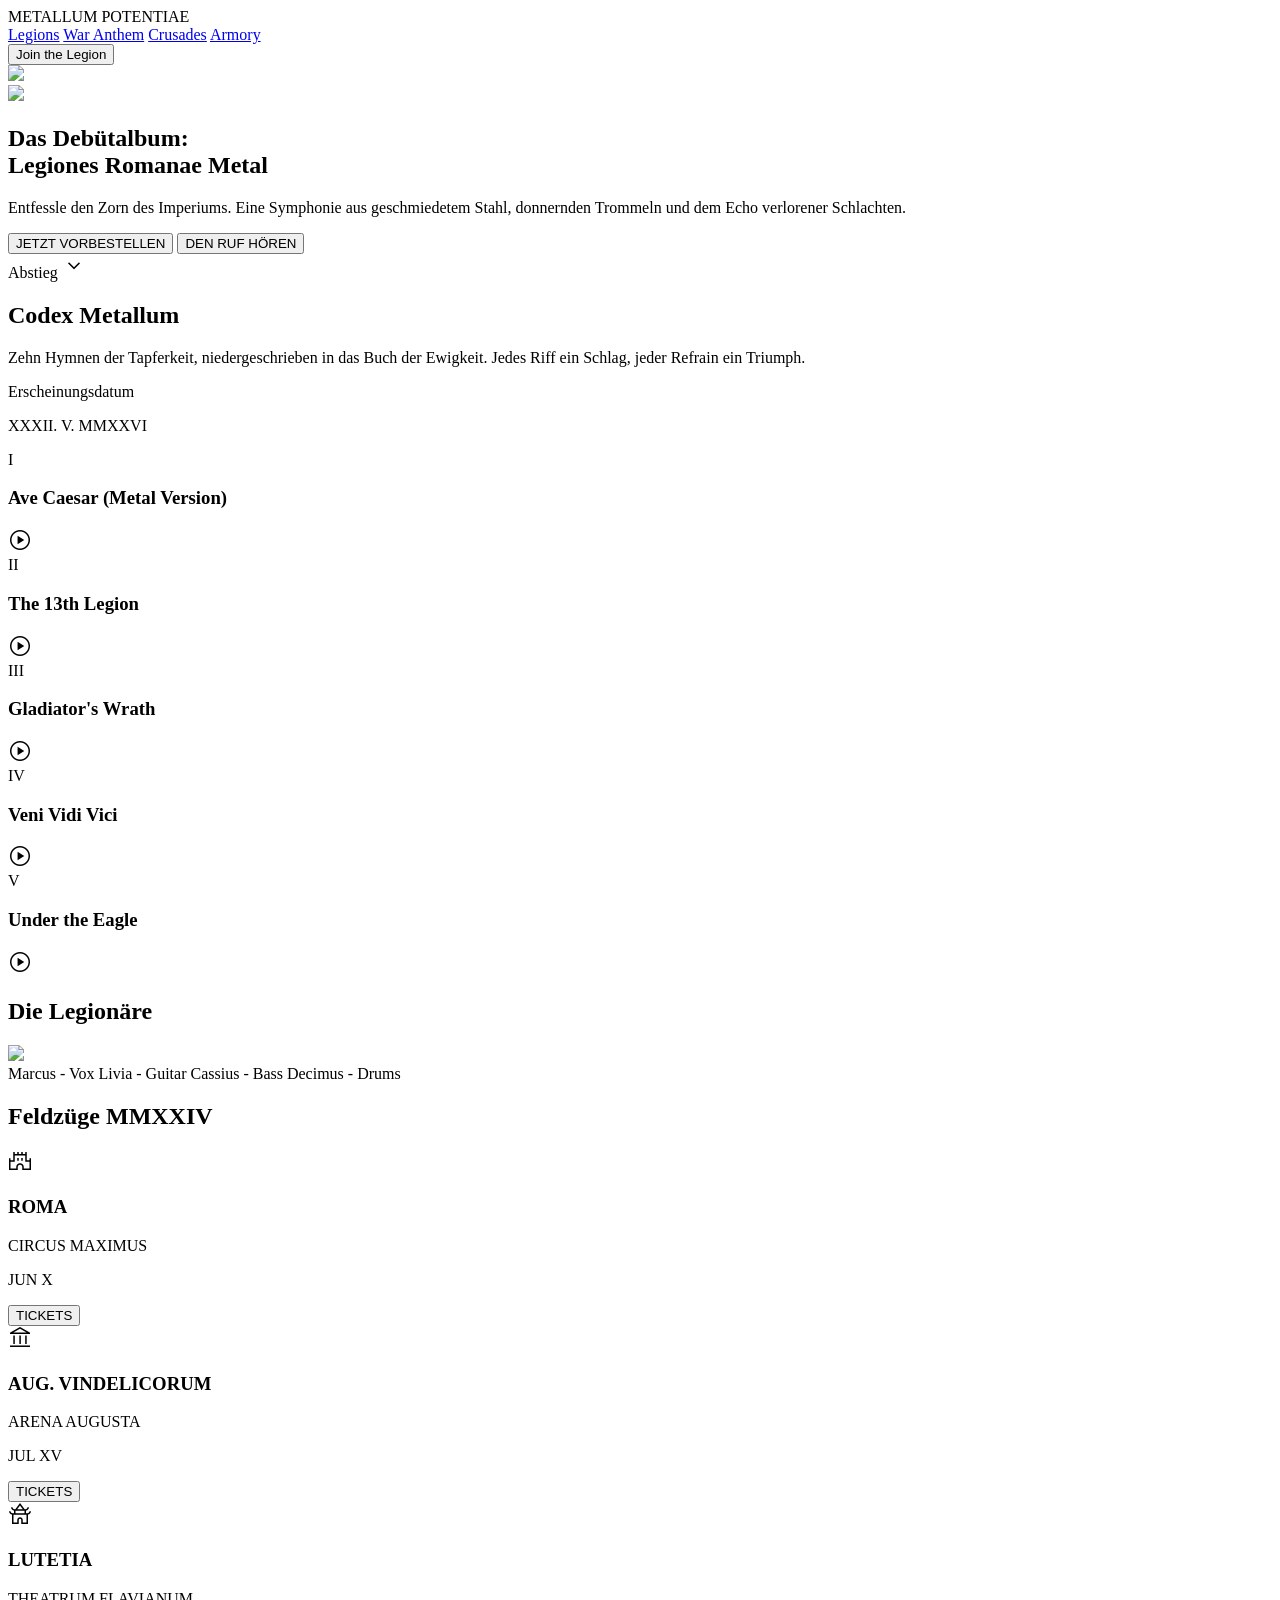
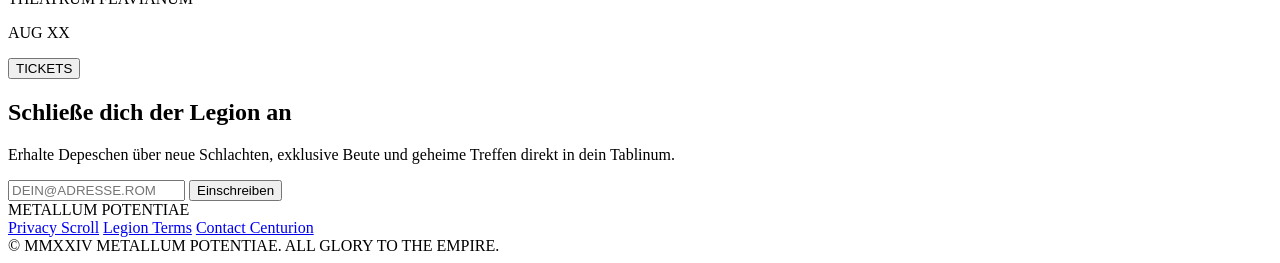
==== index.html @ 119d09b7 "feat: enhance landing page with detailed content and improved styling" ====
<!DOCTYPE html>
<html class="dark" lang="de">

<head>
    <meta charset="utf-8">
    <meta content="width=device-width, initial-scale=1.0" name="viewport">
    <title>METALLUM POTENTIAE - Legiones Romanae Metal</title>
    <script src="https://cdn.tailwindcss.com?plugins=forms,container-queries"></script>
    <link
        href="https://fonts.googleapis.com/css2?family=Cinzel:wght@400;700;900&amp;family=Space+Grotesk:wght@300;600&amp;family=Work+Sans:wght@400;700&amp;display=swap"
        rel="stylesheet">
    <link
        href="https://fonts.googleapis.com/css2?family=Material+Symbols+Outlined:wght,FILL@100..700,0..1&amp;display=swap"
        rel="stylesheet">
    <link
        href="https://fonts.googleapis.com/css2?family=Material+Symbols+Outlined:wght,FILL@100..700,0..1&amp;display=swap"
        rel="stylesheet">
    <style>
        .material-symbols-outlined {
            font-variation-settings: "FILL" 0, "wght" 400, "GRAD" 0, "opsz" 48
        }

        .stone-texture {
            background-image: linear-gradient(to bottom, rgba(19, 19, 20, 0.9), rgba(19, 19, 20, 0.8)), url(https://lh3.googleusercontent.com/aida-public/[base64]);
            background-blend-mode: multiply
        }

        .glint-effect:hover {
            background: linear-gradient(45deg, #e9c176 25%, #ffdea5 50%, #e9c176 75%);
            background-size: 200% 200%;
            animation: glint 1s linear infinite
        }

        @keyframes glint {
            0% {
                background-position: 200% 0;
            }

            100% {
                background-position: -200% 0;
            }
        }

        .roman-border {
            border-image: linear-gradient(to right, #604403, #e9c176, #604403) 1
        }
    </style>
    <script id="tailwind-config">
        tailwind.config = {
            darkMode: "class",
            theme: {
                extend: {
                    "colors": {
                        "on-secondary": "#412d00",
                        "surface-container": "#1f1f20",
                        "on-surface": "#e5e2e3",
                        "on-error": "#690005",
                        "secondary": "#e9c176",
                        "on-background": "#e5e2e3",
                        "surface-bright": "#39393a",
                        "tertiary-fixed": "#f9dfb3",
                        "error-container": "#93000a",
                        "on-tertiary-fixed-variant": "#554424",
                        "on-secondary-fixed": "#261900",
                        "surface-tint": "#ffb4a8",
                        "on-tertiary-container": "#c3ac83",
                        "on-secondary-container": "#dab36a",
                        "secondary-fixed-dim": "#e9c176",
                        "secondary-fixed": "#ffdea5",
                        "inverse-primary": "#b52619",
                        "primary": "#ffb4a8",
                        "surface-variant": "#353436",
                        "tertiary": "#dcc399",
                        "tertiary-container": "#504020",
                        "surface-container-lowest": "#0e0e0f",
                        "surface-container-low": "#1b1b1c",
                        "on-tertiary-fixed": "#261901",
                        "secondary-container": "#604403",
                        "primary-container": "#8b0000",
                        "error": "#ffb4ab",
                        "outline": "#aa8984",
                        "on-surface-variant": "#e3beb8",
                        "background": "#131314",
                        "on-primary-fixed-variant": "#920703",
                        "primary-fixed-dim": "#ffb4a8",
                        "on-tertiary": "#3d2e10",
                        "surface-container-highest": "#353436",
                        "tertiary-fixed-dim": "#dcc399",
                        "surface-dim": "#131314",
                        "surface": "#131314",
                        "on-error-container": "#ffdad6",
                        "on-secondary-fixed-variant": "#5d4201",
                        "outline-variant": "#5a403c",
                        "on-primary": "#690000",
                        "surface-container-high": "#2a2a2b",
                        "on-primary-fixed": "#410000",
                        "primary-fixed": "#ffdad4",
                        "on-primary-container": "#ff907f",
                        "inverse-on-surface": "#303031",
                        "inverse-surface": "#e5e2e3"
                    },
                    "borderRadius": {
                        "DEFAULT": "0.25rem",
                        "lg": "0.5rem",
                        "xl": "0.75rem",
                        "full": "9999px"
                    },
                    "spacing": {
                        "gutter": "24px",
                        "margin-desktop": "64px",
                        "section-gap": "128px",
                        "unit": "8px",
                        "margin-mobile": "16px"
                    },
                    "fontFamily": {
                        "headline-xl": ["Cinzel"],
                        "headline-lg-mobile": ["Cinzel"],
                        "headline-lg": ["Cinzel"],
                        "body-md": ["Work Sans"],
                        "label-sm": ["Space Grotesk"],
                        "display-lg": ["Cinzel"]
                    },
                    "fontSize": {
                        "headline-xl": ["48px", { "lineHeight": "56px", "letterSpacing": "0.1em", "fontWeight": "700" }],
                        "headline-lg-mobile": ["24px", { "lineHeight": "32px", "fontWeight": "700" }],
                        "headline-lg": ["32px", { "lineHeight": "40px", "fontWeight": "700" }],
                        "body-md": ["18px", { "lineHeight": "28px", "fontWeight": "400" }],
                        "label-sm": ["12px", { "lineHeight": "16px", "fontWeight": "600" }],
                        "display-lg": ["72px", { "lineHeight": "80px", "letterSpacing": "0.05em", "fontWeight": "900" }]
                    }
                },
            },
        }
    </script>
</head>

<body class="bg-background text-on-surface selection:bg-primary-container selection:text-white overflow-x-hidden">
    <!-- TopAppBar -->
    <header
        class="fixed top-0 z-50 w-full bg-surface-container dark:bg-surface-container-high shadow-heavy border-b-2 border-outline-variant">
        <div class="flex justify-between items-center w-full px-margin-desktop py-4 max-w-full mx-auto">
            <div
                class="font-headline-lg text-headline-lg font-bold text-secondary dark:text-secondary-fixed tracking-widest uppercase">
                METALLUM POTENTIAE
            </div>
            <nav class="hidden md:flex items-center gap-8">
                <a class="font-label-sm text-label-sm text-on-surface-variant hover:text-primary transition-colors duration-300"
                    href="#legions">Legions</a>
                <a class="font-label-sm text-label-sm text-primary border-b-2 border-primary" href="#anthem">War
                    Anthem</a>
                <a class="font-label-sm text-label-sm text-on-surface-variant hover:text-primary transition-colors duration-300"
                    href="#crusades">Crusades</a>
                <a class="font-label-sm text-label-sm text-on-surface-variant hover:text-primary transition-colors duration-300"
                    href="#armory">Armory</a>
            </nav>
            <button
                class="bg-secondary text-on-secondary px-6 py-2 font-label-sm text-label-sm font-bold tracking-widest glint-effect transition-transform duration-200 hover:scale-105 active:scale-95">
                Join the Legion
            </button>
        </div>
    </header>
    <main>
        <!-- Hero Section -->
        <section class="relative min-h-screen flex items-center justify-center overflow-hidden pt-16" id="anthem">
            <div class="absolute inset-0 z-0">
                <div class="absolute inset-0 bg-gradient-to-t from-background via-transparent to-background/80 z-10">
                </div>
                <img class="w-full h-full object-cover grayscale-[0.3] brightness-50"
                    data-alt="A cinematic, epic scene of a Roman metal band performing in front of the Colosseum at sunset. The atmosphere is heavy with smoke and embers, with Legion banners flanking the stage. The lighting is dramatic, casting deep shadows and golden highlights on their chiseled armor."
                    src="https://lh3.googleusercontent.com/aida-public/[base64]">
            </div>
            <div class="relative z-20 text-center px-margin-mobile md:px-margin-desktop max-w-5xl mx-auto">
                <div class="mb-8 flex justify-center">
                    <img class="h-48 md:h-64 object-contain filter drop-shadow-[0_0_25px_rgba(233,193,118,0.5)]"
                        data-alt="Intricately designed metal band logo featuring Roman iconography like an eagle, gladius, and laurel wreaths, forged in chiseled gold and ancient iron."
                        src="https://lh3.googleusercontent.com/aida-public/[base64]">
                </div>
                <h1
                    class="font-headline-xl text-headline-xl md:text-display-lg font-black text-on-surface mb-6 drop-shadow-lg uppercase tracking-tighter">
                    Das Debütalbum:<br>
                    <span class="text-secondary">Legiones Romanae Metal</span>
                </h1>
                <p class="font-body-md text-body-md text-on-surface-variant max-w-2xl mx-auto mb-10 text-balance">
                    Entfessle den Zorn des Imperiums. Eine Symphonie aus geschmiedetem Stahl, donnernden Trommeln und
                    dem Echo verlorener Schlachten.
                </p>
                <div class="flex flex-col sm:flex-row gap-4 justify-center">
                    <button
                        class="bg-primary-container text-on-primary-container px-10 py-4 font-headline-lg text-headline-lg-mobile md:text-headline-lg glint-effect border-b-4 border-on-primary-fixed-variant hover:-translate-y-1 transition-all">
                        JETZT VORBESTELLEN
                    </button>
                    <button
                        class="bg-transparent border-2 border-secondary text-secondary px-10 py-4 font-headline-lg text-headline-lg-mobile md:text-headline-lg hover:bg-secondary/10 transition-all">
                        DEN RUF HÖREN
                    </button>
                </div>
            </div>
            <!-- Scroll Indicator -->
            <div class="absolute bottom-10 left-1/2 -translate-x-1/2 animate-bounce flex flex-col items-center gap-2">
                <span class="font-label-sm text-label-sm text-secondary uppercase tracking-widest">Abstieg</span>
                <span class="material-symbols-outlined text-secondary">expand_more</span>
            </div>
        </section>
        <!-- Tracklist Section -->
        <section class="py-section-gap relative" id="armory">
            <div class="absolute inset-0 stone-texture opacity-30 z-0"></div>
            <div class="container mx-auto px-margin-mobile md:px-margin-desktop relative z-10">
                <div class="flex flex-col md:flex-row items-center gap-12">
                    <div class="w-full md:w-1/3">
                        <div class="sticky top-32">
                            <h2
                                class="font-headline-xl text-headline-xl text-secondary mb-6 border-l-8 border-primary-container pl-6">
                                Codex Metallum
                            </h2>
                            <p class="font-body-md text-body-md text-on-surface-variant mb-8">
                                Zehn Hymnen der Tapferkeit, niedergeschrieben in das Buch der Ewigkeit. Jedes Riff ein
                                Schlag, jeder Refrain ein Triumph.
                            </p>
                            <div
                                class="p-6 bg-surface-container-high border-2 border-outline-variant shadow-heavy rounded-lg">
                                <span
                                    class="font-label-sm text-label-sm text-primary uppercase">Erscheinungsdatum</span>
                                <p class="font-headline-lg text-headline-lg text-on-surface mt-2">XXXII. V. MMXXVI</p>
                            </div>
                        </div>
                    </div>
                    <div class="w-full md:w-2/3">
                        <div class="grid gap-4">
                            <!-- Track Item -->
                            <div
                                class="group flex items-center justify-between p-6 bg-surface-container-low border-b-2 border-outline-variant hover:bg-primary-container transition-all cursor-pointer">
                                <div class="flex items-center gap-6">
                                    <span
                                        class="font-headline-lg text-headline-lg text-outline-variant group-hover:text-primary">I</span>
                                    <h3
                                        class="font-headline-lg text-headline-lg text-on-surface group-hover:text-white">
                                        Ave Caesar (Metal Version)</h3>
                                </div>
                                <span class="material-symbols-outlined text-secondary group-hover:text-white"
                                    data-weight="fill">play_circle</span>
                            </div>
                            <div
                                class="group flex items-center justify-between p-6 bg-surface-container-low border-b-2 border-outline-variant hover:bg-primary-container transition-all cursor-pointer">
                                <div class="flex items-center gap-6">
                                    <span
                                        class="font-headline-lg text-headline-lg text-outline-variant group-hover:text-primary">II</span>
                                    <h3
                                        class="font-headline-lg text-headline-lg text-on-surface group-hover:text-white">
                                        The 13th Legion</h3>
                                </div>
                                <span class="material-symbols-outlined text-secondary group-hover:text-white"
                                    data-weight="fill">play_circle</span>
                            </div>
                            <div
                                class="group flex items-center justify-between p-6 bg-surface-container-low border-b-2 border-outline-variant hover:bg-primary-container transition-all cursor-pointer">
                                <div class="flex items-center gap-6">
                                    <span
                                        class="font-headline-lg text-headline-lg text-outline-variant group-hover:text-primary">III</span>
                                    <h3
                                        class="font-headline-lg text-headline-lg text-on-surface group-hover:text-white">
                                        Gladiator's Wrath</h3>
                                </div>
                                <span class="material-symbols-outlined text-secondary group-hover:text-white"
                                    data-weight="fill">play_circle</span>
                            </div>
                            <div
                                class="group flex items-center justify-between p-6 bg-surface-container-low border-b-2 border-outline-variant hover:bg-primary-container transition-all cursor-pointer">
                                <div class="flex items-center gap-6">
                                    <span
                                        class="font-headline-lg text-headline-lg text-outline-variant group-hover:text-primary">IV</span>
                                    <h3
                                        class="font-headline-lg text-headline-lg text-on-surface group-hover:text-white">
                                        Veni Vidi Vici</h3>
                                </div>
                                <span class="material-symbols-outlined text-secondary group-hover:text-white"
                                    data-weight="fill">play_circle</span>
                            </div>
                            <div
                                class="group flex items-center justify-between p-6 bg-surface-container-low border-b-2 border-outline-variant hover:bg-primary-container transition-all cursor-pointer">
                                <div class="flex items-center gap-6">
                                    <span
                                        class="font-headline-lg text-headline-lg text-outline-variant group-hover:text-primary">V</span>
                                    <h3
                                        class="font-headline-lg text-headline-lg text-on-surface group-hover:text-white">
                                        Under the Eagle</h3>
                                </div>
                                <span class="material-symbols-outlined text-secondary group-hover:text-white"
                                    data-weight="fill">play_circle</span>
                            </div>
                        </div>
                    </div>
                </div>
            </div>
        </section>
        <!-- Band Section -->
        <section class="py-section-gap bg-surface-container-lowest" id="legions">
            <div class="container mx-auto px-margin-mobile md:px-margin-desktop">
                <div class="text-center mb-16">
                    <h2 class="font-headline-xl text-headline-xl text-on-surface mb-4">Die Legionäre</h2>
                    <div class="w-24 h-1 bg-primary mx-auto mb-8"></div>
                </div>
                <div class="relative group overflow-hidden border-4 border-outline-variant shadow-heavy rounded-none">
                    <img class="w-full aspect-video object-cover hover:scale-110 transition-transform duration-700"
                        data-alt="Full band portrait of Metallum Potentiae in high-detail battle armor. Each member holds a different instrument forged from ancient weaponry—drums made of war shields, guitars shaped like scimitars. The backdrop is a burning Roman outpost under a stormy, crimson sky. High-contrast theatrical lighting."
                        src="https://lh3.googleusercontent.com/aida-public/[base64]">
                    <div class="absolute bottom-0 inset-x-0 p-8 bg-gradient-to-t from-background to-transparent">
                        <div class="flex flex-wrap gap-4 justify-center">
                            <span
                                class="bg-surface-container px-6 py-2 border border-secondary text-secondary font-headline-lg text-headline-lg-mobile">Marcus
                                - Vox</span>
                            <span
                                class="bg-surface-container px-6 py-2 border border-secondary text-secondary font-headline-lg text-headline-lg-mobile">Livia
                                - Guitar</span>
                            <span
                                class="bg-surface-container px-6 py-2 border border-secondary text-secondary font-headline-lg text-headline-lg-mobile">Cassius
                                - Bass</span>
                            <span
                                class="bg-surface-container px-6 py-2 border border-secondary text-secondary font-headline-lg text-headline-lg-mobile">Decimus
                                - Drums</span>
                        </div>
                    </div>
                </div>
            </div>
        </section>
        <!-- Tour Section -->
        <section class="py-section-gap relative overflow-hidden" id="crusades">
            <div class="absolute inset-0 bg-primary-container/10 z-0 pointer-events-none"></div>
            <div class="container mx-auto px-margin-mobile md:px-margin-desktop relative z-10">
                <h2
                    class="font-headline-xl text-headline-xl text-on-surface text-center mb-16 uppercase tracking-widest">
                    Feldzüge MMXXIV
                </h2>
                <div class="grid grid-cols-1 md:grid-cols-3 gap-8">
                    <!-- City Card -->
                    <div
                        class="group bg-surface-container-high p-10 text-center border-t-4 border-secondary hover:border-primary transition-all hover:-translate-y-2 shadow-heavy">
                        <span class="material-symbols-outlined text-primary text-5xl mb-4">castle</span>
                        <h3 class="font-headline-lg text-headline-lg text-on-surface mb-2">ROMA</h3>
                        <p class="font-label-sm text-label-sm text-on-surface-variant mb-6">CIRCUS MAXIMUS</p>
                        <p class="font-headline-lg text-headline-lg text-secondary">JUN X</p>
                        <button
                            class="mt-8 w-full py-3 bg-secondary text-on-secondary font-bold hover:bg-primary transition-colors">TICKETS</button>
                    </div>
                    <div
                        class="group bg-surface-container-high p-10 text-center border-t-4 border-secondary hover:border-primary transition-all hover:-translate-y-2 shadow-heavy">
                        <span class="material-symbols-outlined text-primary text-5xl mb-4">account_balance</span>
                        <h3 class="font-headline-lg text-headline-lg text-on-surface mb-2">AUG. VINDELICORUM</h3>
                        <p class="font-label-sm text-label-sm text-on-surface-variant mb-6">ARENA AUGUSTA</p>
                        <p class="font-headline-lg text-headline-lg text-secondary">JUL XV</p>
                        <button
                            class="mt-8 w-full py-3 bg-secondary text-on-secondary font-bold hover:bg-primary transition-colors">TICKETS</button>
                    </div>
                    <div
                        class="group bg-surface-container-high p-10 text-center border-t-4 border-secondary hover:border-primary transition-all hover:-translate-y-2 shadow-heavy">
                        <span class="material-symbols-outlined text-primary text-5xl mb-4">temple_buddhist</span>
                        <h3 class="font-headline-lg text-headline-lg text-on-surface mb-2">LUTETIA</h3>
                        <p class="font-label-sm text-label-sm text-on-surface-variant mb-6">THEATRUM FLAVIANUM</p>
                        <p class="font-headline-lg text-headline-lg text-secondary">AUG XX</p>
                        <button
                            class="mt-8 w-full py-3 bg-secondary text-on-secondary font-bold hover:bg-primary transition-colors">TICKETS</button>
                    </div>
                </div>
            </div>
        </section>
        <!-- Newsletter Section (Custom Add for Depth) -->
        <section class="py-section-gap bg-surface-container-high border-y-2 border-outline-variant">
            <div class="max-w-4xl mx-auto px-margin-mobile text-center">
                <h2 class="font-headline-lg text-headline-lg text-primary mb-4 uppercase">Schließe dich der Legion an
                </h2>
                <p class="font-body-md text-body-md text-on-surface mb-8">Erhalte Depeschen über neue Schlachten,
                    exklusive Beute und geheime Treffen direkt in dein Tablinum.</p>
                <form class="flex flex-col sm:flex-row gap-0 border-2 border-secondary overflow-hidden shadow-heavy">
                    <input
                        class="flex-grow bg-surface border-none px-6 py-4 font-label-sm text-label-sm text-on-surface focus:ring-0"
                        placeholder="DEIN@ADRESSE.ROM" type="email">
                    <button
                        class="bg-secondary text-on-secondary px-8 py-4 font-bold tracking-widest glint-effect hover:bg-primary hover:text-white transition-all uppercase">Einschreiben</button>
                </form>
            </div>
        </section>
    </main>
    <!-- Footer -->
    <footer class="bg-surface-container-lowest dark:bg-surface-container-lowest border-t border-outline-variant">
        <div
            class="flex flex-col md:flex-row justify-between items-center w-full px-margin-desktop py-section-gap max-w-full mx-auto gap-8">
            <div class="font-headline-lg text-headline-lg text-secondary uppercase font-bold tracking-widest">
                METALLUM POTENTIAE
            </div>
            <div class="flex flex-wrap justify-center gap-8 font-label-sm text-label-sm text-on-surface-variant">
                <a class="hover:text-primary transition-colors underline-offset-4 hover:underline uppercase"
                    href="#">Privacy Scroll</a>
                <a class="hover:text-primary transition-colors underline-offset-4 hover:underline uppercase"
                    href="#">Legion Terms</a>
                <a class="hover:text-primary transition-colors underline-offset-4 hover:underline uppercase"
                    href="#">Contact Centurion</a>
            </div>
            <div class="font-body-md text-body-md text-on-surface max-w-xs text-center md:text-right">
                © MMXXIV METALLUM POTENTIAE. ALL GLORY TO THE EMPIRE.
            </div>
        </div>
    </footer>
    <script>
        // Micro-interactions for glinting effect on click
        document.querySelectorAll('button').forEach(btn => {
            btn.addEventListener('mousedown', () => {
                btn.style.transform = 'scale(0.95)';
            });
            btn.addEventListener('mouseup', () => {
                btn.style.transform = 'scale(1)';
            });
        });

        // Smooth scroll for nav links
        document.querySelectorAll('a[href^="#"]').forEach(anchor => {
            anchor.addEventListener('click', function (e) {
                e.preventDefault();
                document.querySelector(this.getAttribute('href')).scrollIntoView({
                    behavior: 'smooth'
                });
            });
        });
    </script>


</body>

</html>
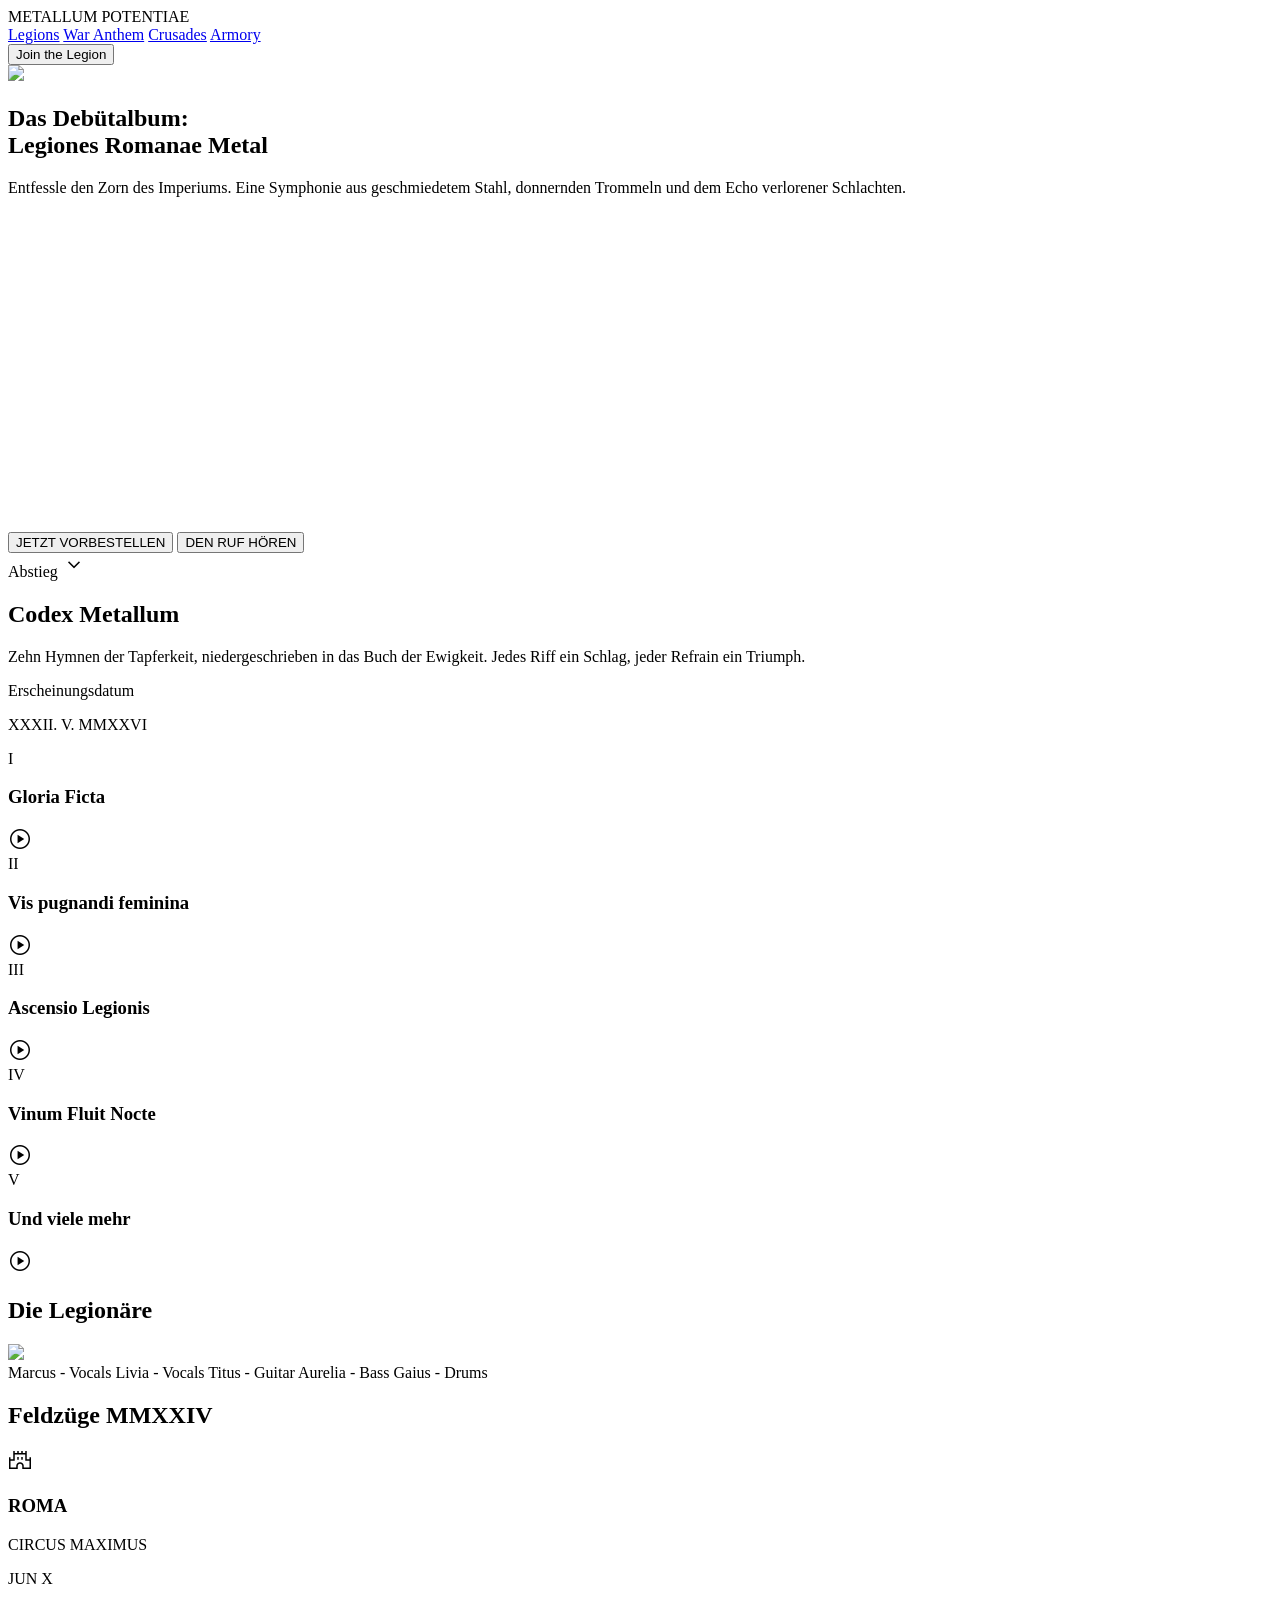
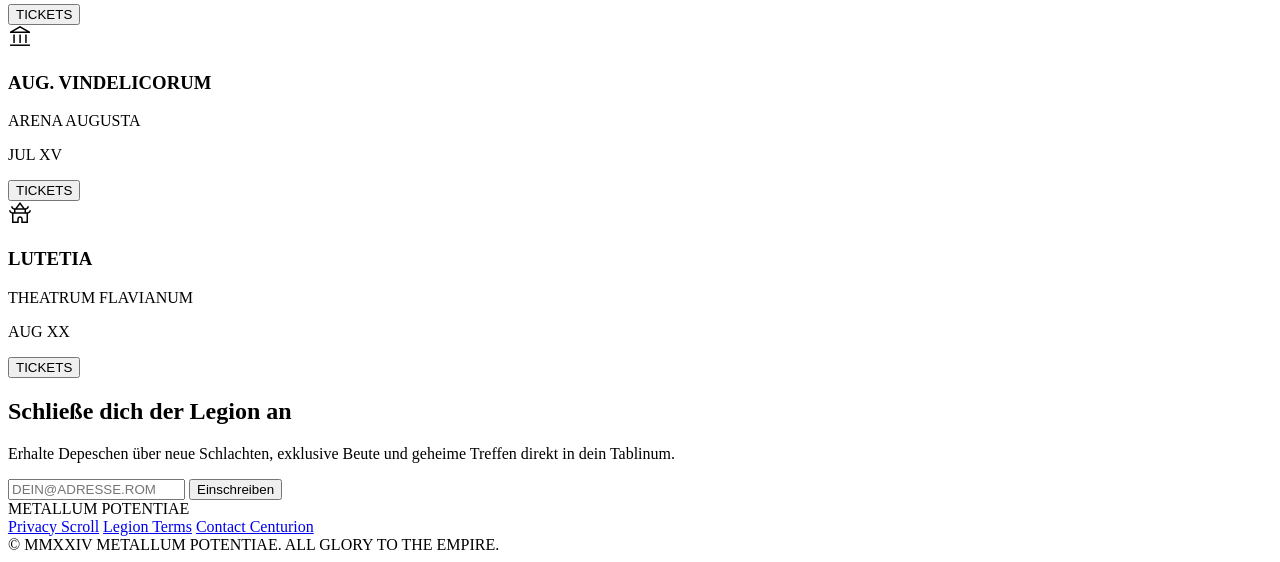
==== commit 4d17e0b3: "feat: update landing page with favicon and video embeds, enhance track links accessibility" ====
--- a/index.html
+++ b/index.html
@@ -4,6 +4,8 @@
 <head>
     <meta charset="utf-8">
     <meta content="width=device-width, initial-scale=1.0" name="viewport">
+    <link href="favicon.png" rel="icon" type="image/png">
+    <link href="favicon.png" rel="shortcut icon" type="image/png">
     <title>METALLUM POTENTIAE - Legiones Romanae Metal</title>
     <script src="https://cdn.tailwindcss.com?plugins=forms,container-queries"></script>
     <link
@@ -170,11 +172,6 @@
                     src="https://lh3.googleusercontent.com/aida-public/[base64]">
             </div>
             <div class="relative z-20 text-center px-margin-mobile md:px-margin-desktop max-w-5xl mx-auto">
-                <div class="mb-8 flex justify-center">
-                    <img class="h-48 md:h-64 object-contain filter drop-shadow-[0_0_25px_rgba(233,193,118,0.5)]"
-                        data-alt="Intricately designed metal band logo featuring Roman iconography like an eagle, gladius, and laurel wreaths, forged in chiseled gold and ancient iron."
-                        src="https://lh3.googleusercontent.com/aida-public/[base64]">
-                </div>
                 <h1
                     class="font-headline-xl text-headline-xl md:text-display-lg font-black text-on-surface mb-6 drop-shadow-lg uppercase tracking-tighter">
                     Das Debütalbum:<br>
@@ -184,6 +181,9 @@
                     Entfessle den Zorn des Imperiums. Eine Symphonie aus geschmiedetem Stahl, donnernden Trommeln und
                     dem Echo verlorener Schlachten.
                 </p>
+                                <div class="mb-8 flex justify-center">
+                    <iframe width="560" height="315" src="https://www.youtube.com/embed/pYyBf0M7d2g?si=Lrr8M0Xt2agB8MGd" title="YouTube video player" frameborder="0" allow="accelerometer; autoplay; clipboard-write; encrypted-media; gyroscope; picture-in-picture; web-share" referrerpolicy="strict-origin-when-cross-origin" allowfullscreen></iframe>
+                </div>
                 <div class="flex flex-col sm:flex-row gap-4 justify-center">
                     <button
                         class="bg-primary-container text-on-primary-container px-10 py-4 font-headline-lg text-headline-lg-mobile md:text-headline-lg glint-effect border-b-4 border-on-primary-fixed-variant hover:-translate-y-1 transition-all">
@@ -228,61 +228,71 @@
                         <div class="grid gap-4">
                             <!-- Track Item -->
                             <div
-                                class="group flex items-center justify-between p-6 bg-surface-container-low border-b-2 border-outline-variant hover:bg-primary-container transition-all cursor-pointer">
+                                class="js-track-link group flex items-center justify-between p-6 bg-surface-container-low border-b-2 border-outline-variant hover:bg-primary-container transition-all cursor-pointer"
+                                role="link" tabindex="0" aria-label="Open track I in a new tab"
+                                data-url="https://youtu.be/TeYqZliRmDw?si=2ASnMboq7I-SV296">
                                 <div class="flex items-center gap-6">
                                     <span
                                         class="font-headline-lg text-headline-lg text-outline-variant group-hover:text-primary">I</span>
                                     <h3
                                         class="font-headline-lg text-headline-lg text-on-surface group-hover:text-white">
-                                        Ave Caesar (Metal Version)</h3>
+                                         Gloria Ficta</h3>
                                 </div>
                                 <span class="material-symbols-outlined text-secondary group-hover:text-white"
                                     data-weight="fill">play_circle</span>
                             </div>
                             <div
-                                class="group flex items-center justify-between p-6 bg-surface-container-low border-b-2 border-outline-variant hover:bg-primary-container transition-all cursor-pointer">
+                                class="js-track-link group flex items-center justify-between p-6 bg-surface-container-low border-b-2 border-outline-variant hover:bg-primary-container transition-all cursor-pointer"
+                                role="link" tabindex="0" aria-label="Open track II in a new tab"
+                                data-url="https://youtu.be/pYyBf0M7d2g?si=ctyZrDbtTpqDPVyx">
                                 <div class="flex items-center gap-6">
                                     <span
                                         class="font-headline-lg text-headline-lg text-outline-variant group-hover:text-primary">II</span>
                                     <h3
                                         class="font-headline-lg text-headline-lg text-on-surface group-hover:text-white">
-                                        The 13th Legion</h3>
+                                        Vis pugnandi feminina</h3>
                                 </div>
                                 <span class="material-symbols-outlined text-secondary group-hover:text-white"
                                     data-weight="fill">play_circle</span>
                             </div>
                             <div
-                                class="group flex items-center justify-between p-6 bg-surface-container-low border-b-2 border-outline-variant hover:bg-primary-container transition-all cursor-pointer">
+                                class="js-track-link group flex items-center justify-between p-6 bg-surface-container-low border-b-2 border-outline-variant hover:bg-primary-container transition-all cursor-pointer"
+                                role="link" tabindex="0" aria-label="Open track III in a new tab"
+                                data-url="https://youtu.be/Lg1Gntm_ySo?si=ILsM24JI_9O6zx0e">
                                 <div class="flex items-center gap-6">
                                     <span
                                         class="font-headline-lg text-headline-lg text-outline-variant group-hover:text-primary">III</span>
                                     <h3
                                         class="font-headline-lg text-headline-lg text-on-surface group-hover:text-white">
-                                        Gladiator's Wrath</h3>
+                                        Ascensio Legionis</h3>
                                 </div>
                                 <span class="material-symbols-outlined text-secondary group-hover:text-white"
                                     data-weight="fill">play_circle</span>
                             </div>
                             <div
-                                class="group flex items-center justify-between p-6 bg-surface-container-low border-b-2 border-outline-variant hover:bg-primary-container transition-all cursor-pointer">
+                                class="js-track-link group flex items-center justify-between p-6 bg-surface-container-low border-b-2 border-outline-variant hover:bg-primary-container transition-all cursor-pointer"
+                                role="link" tabindex="0" aria-label="Open track IV in a new tab"
+                                data-url="https://youtu.be/0mqf-4Alkqw?si=s8fPm9Bym0lOi4rQ">
                                 <div class="flex items-center gap-6">
                                     <span
                                         class="font-headline-lg text-headline-lg text-outline-variant group-hover:text-primary">IV</span>
                                     <h3
                                         class="font-headline-lg text-headline-lg text-on-surface group-hover:text-white">
-                                        Veni Vidi Vici</h3>
+                                        Vinum Fluit Nocte</h3>
                                 </div>
                                 <span class="material-symbols-outlined text-secondary group-hover:text-white"
                                     data-weight="fill">play_circle</span>
                             </div>
                             <div
-                                class="group flex items-center justify-between p-6 bg-surface-container-low border-b-2 border-outline-variant hover:bg-primary-container transition-all cursor-pointer">
+                                class="js-track-link group flex items-center justify-between p-6 bg-surface-container-low border-b-2 border-outline-variant hover:bg-primary-container transition-all cursor-pointer"
+                                role="link" tabindex="0" aria-label="Open track V in a new tab"
+                                data-url="https://youtube.com/playlist?list=PLpRS4ME9G-4eF9d9hykSSunmGNyWBuPGr&si=ZcDy5Hkm-91XZi_K">
                                 <div class="flex items-center gap-6">
                                     <span
                                         class="font-headline-lg text-headline-lg text-outline-variant group-hover:text-primary">V</span>
                                     <h3
                                         class="font-headline-lg text-headline-lg text-on-surface group-hover:text-white">
-                                        Under the Eagle</h3>
+                                       Und viele mehr</h3>
                                 </div>
                                 <span class="material-symbols-outlined text-secondary group-hover:text-white"
                                     data-weight="fill">play_circle</span>
@@ -307,15 +317,18 @@
                         <div class="flex flex-wrap gap-4 justify-center">
                             <span
                                 class="bg-surface-container px-6 py-2 border border-secondary text-secondary font-headline-lg text-headline-lg-mobile">Marcus
-                                - Vox</span>
+                                - Vocals</span>
                             <span
                                 class="bg-surface-container px-6 py-2 border border-secondary text-secondary font-headline-lg text-headline-lg-mobile">Livia
+                                - Vocals</span>
+                            <span
+                                class="bg-surface-container px-6 py-2 border border-secondary text-secondary font-headline-lg text-headline-lg-mobile">Titus
                                 - Guitar</span>
-                            <span
-                                class="bg-surface-container px-6 py-2 border border-secondary text-secondary font-headline-lg text-headline-lg-mobile">Cassius
+                                                            <span
+                                class="bg-surface-container px-6 py-2 border border-secondary text-secondary font-headline-lg text-headline-lg-mobile">Aurelia
                                 - Bass</span>
                             <span
-                                class="bg-surface-container px-6 py-2 border border-secondary text-secondary font-headline-lg text-headline-lg-mobile">Decimus
+                                class="bg-surface-container px-6 py-2 border border-secondary text-secondary font-headline-lg text-headline-lg-mobile">Gaius
                                 - Drums</span>
                         </div>
                     </div>
@@ -419,6 +432,27 @@
                 });
             });
         });
+
+        // Open track rows in a new tab.
+        document.querySelectorAll('.js-track-link').forEach(track => {
+            const openTrackUrl = () => {
+                const url = track.getAttribute('data-url');
+                if (!url) {
+                    return;
+                }
+                window.open(url, '_blank', 'noopener,noreferrer');
+            };
+
+            track.addEventListener('click', () => {
+                openTrackUrl();
+            });
+            track.addEventListener('keydown', (e) => {
+                if (e.key === 'Enter' || e.key === ' ') {
+                    e.preventDefault();
+                    openTrackUrl();
+                }
+            });
+        });
     </script>
 
 
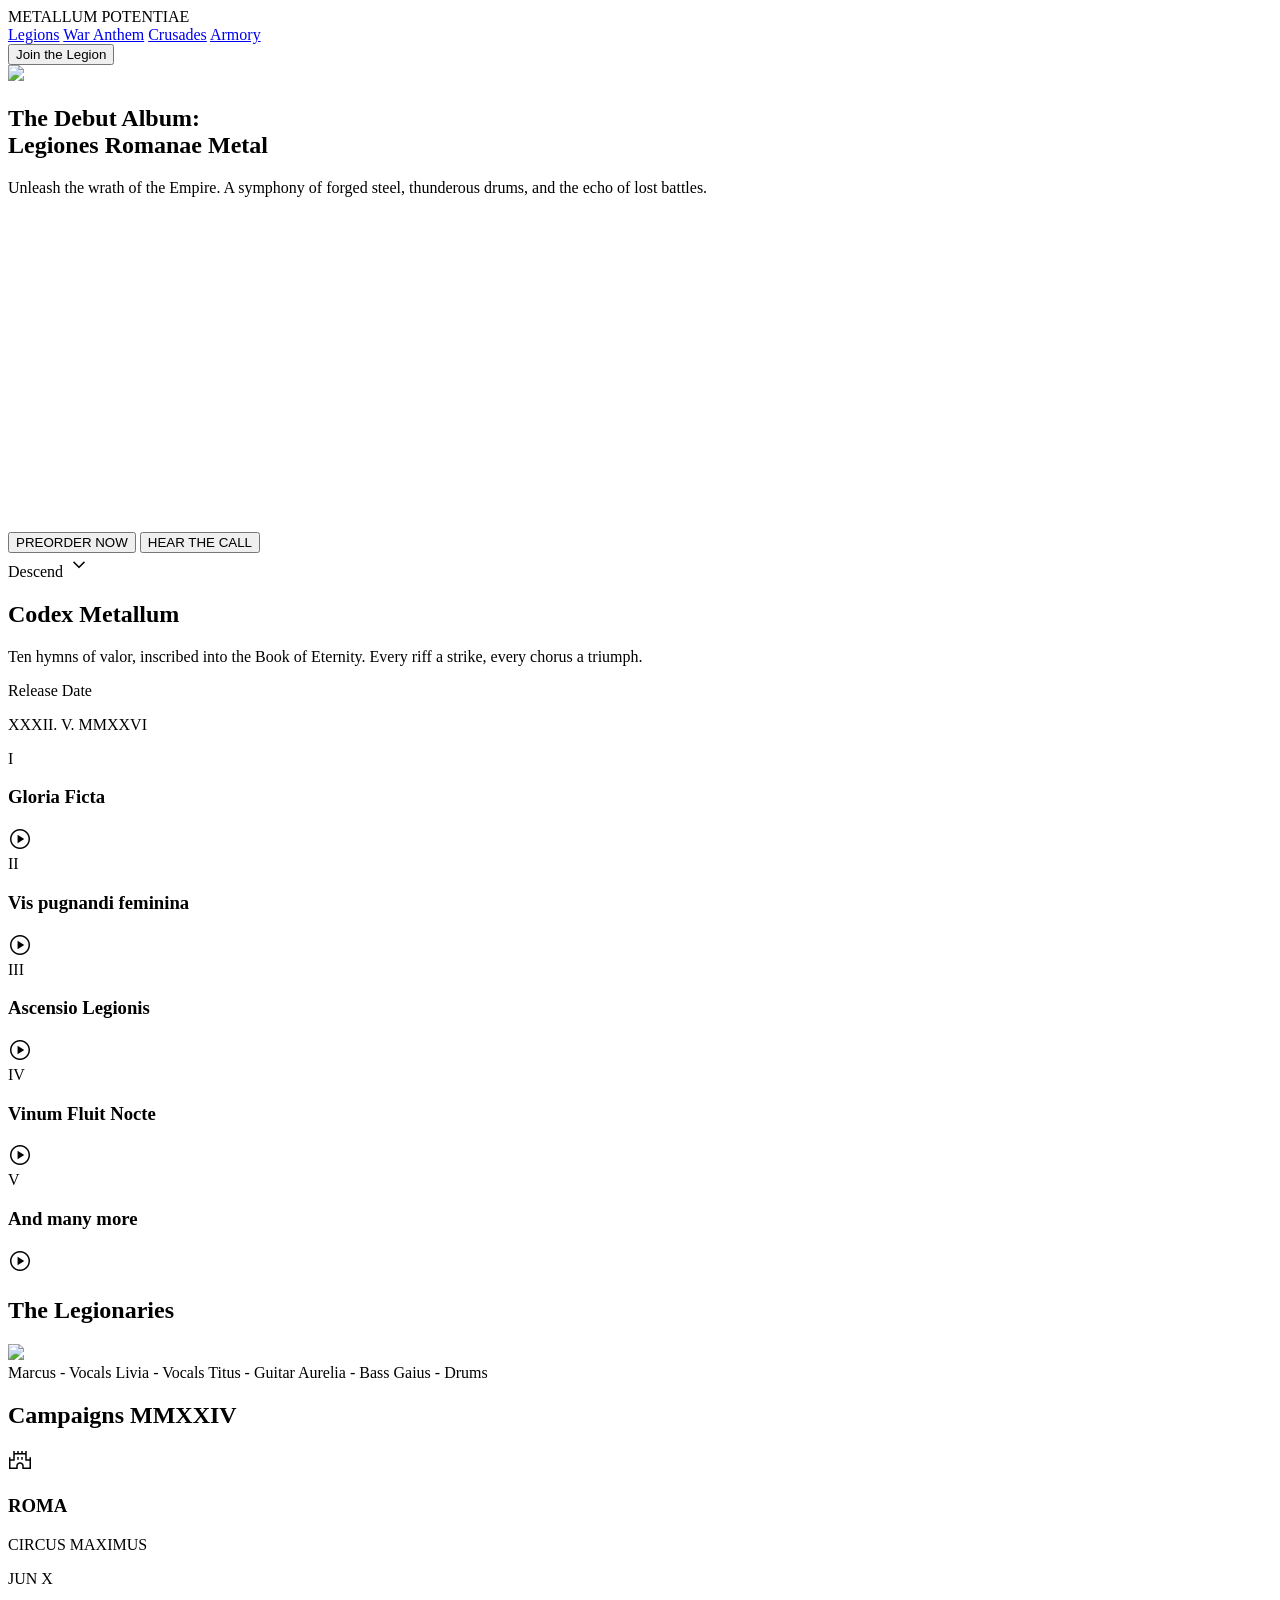
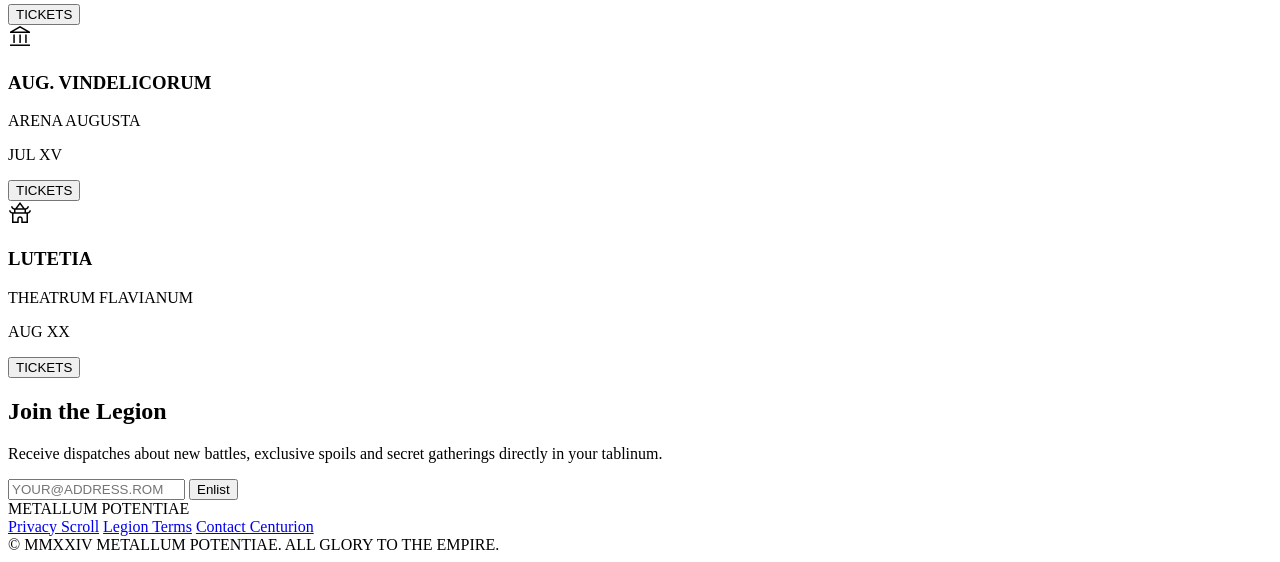
==== commit 9d09c34f: "Merge branch 'copilot/create-landing-page'" ====
--- a/index.html
+++ b/index.html
@@ -1,12 +1,12 @@
 <!DOCTYPE html>
-<html class="dark" lang="de">
+<html class="dark" lang="en">
 
 <head>
     <meta charset="utf-8">
     <meta content="width=device-width, initial-scale=1.0" name="viewport">
     <link href="favicon.png" rel="icon" type="image/png">
     <link href="favicon.png" rel="shortcut icon" type="image/png">
-    <title>METALLUM POTENTIAE - Legiones Romanae Metal</title>
+    <title>METALLUM POTENTIAE - Roman Legions Metal</title>
     <script src="https://cdn.tailwindcss.com?plugins=forms,container-queries"></script>
     <link
         href="https://fonts.googleapis.com/css2?family=Cinzel:wght@400;700;900&amp;family=Space+Grotesk:wght@300;600&amp;family=Work+Sans:wght@400;700&amp;display=swap"
@@ -156,7 +156,8 @@
                     href="#armory">Armory</a>
             </nav>
             <button
-                class="bg-secondary text-on-secondary px-6 py-2 font-label-sm text-label-sm font-bold tracking-widest glint-effect transition-transform duration-200 hover:scale-105 active:scale-95">
+                class="js-playlist-link bg-secondary text-on-secondary px-6 py-2 font-label-sm text-label-sm font-bold tracking-widest glint-effect transition-transform duration-200 hover:scale-105 active:scale-95"
+                data-url="https://www.youtube.com/playlist?list=PLpRS4ME9G-4eF9d9hykSSunmGNyWBuPGr">
                 Join the Legion
             </button>
         </div>
@@ -174,30 +175,32 @@
             <div class="relative z-20 text-center px-margin-mobile md:px-margin-desktop max-w-5xl mx-auto">
                 <h1
                     class="font-headline-xl text-headline-xl md:text-display-lg font-black text-on-surface mb-6 drop-shadow-lg uppercase tracking-tighter">
-                    Das Debütalbum:<br>
+                    The Debut Album:<br>
                     <span class="text-secondary">Legiones Romanae Metal</span>
                 </h1>
                 <p class="font-body-md text-body-md text-on-surface-variant max-w-2xl mx-auto mb-10 text-balance">
-                    Entfessle den Zorn des Imperiums. Eine Symphonie aus geschmiedetem Stahl, donnernden Trommeln und
-                    dem Echo verlorener Schlachten.
+                    Unleash the wrath of the Empire. A symphony of forged steel, thunderous drums, and
+                    the echo of lost battles.
                 </p>
                                 <div class="mb-8 flex justify-center">
                     <iframe width="560" height="315" src="https://www.youtube.com/embed/pYyBf0M7d2g?si=Lrr8M0Xt2agB8MGd" title="YouTube video player" frameborder="0" allow="accelerometer; autoplay; clipboard-write; encrypted-media; gyroscope; picture-in-picture; web-share" referrerpolicy="strict-origin-when-cross-origin" allowfullscreen></iframe>
                 </div>
                 <div class="flex flex-col sm:flex-row gap-4 justify-center">
                     <button
-                        class="bg-primary-container text-on-primary-container px-10 py-4 font-headline-lg text-headline-lg-mobile md:text-headline-lg glint-effect border-b-4 border-on-primary-fixed-variant hover:-translate-y-1 transition-all">
-                        JETZT VORBESTELLEN
+                        class="js-playlist-link bg-primary-container text-on-primary-container px-10 py-4 font-headline-lg text-headline-lg-mobile md:text-headline-lg glint-effect border-b-4 border-on-primary-fixed-variant hover:-translate-y-1 transition-all"
+                        data-url="https://www.youtube.com/playlist?list=PLpRS4ME9G-4eF9d9hykSSunmGNyWBuPGr">
+                        PREORDER NOW
                     </button>
                     <button
-                        class="bg-transparent border-2 border-secondary text-secondary px-10 py-4 font-headline-lg text-headline-lg-mobile md:text-headline-lg hover:bg-secondary/10 transition-all">
-                        DEN RUF HÖREN
+                        class="js-playlist-link bg-transparent border-2 border-secondary text-secondary px-10 py-4 font-headline-lg text-headline-lg-mobile md:text-headline-lg hover:bg-secondary/10 transition-all"
+                        data-url="https://www.youtube.com/playlist?list=PLpRS4ME9G-4eF9d9hykSSunmGNyWBuPGr">
+                        HEAR THE CALL
                     </button>
                 </div>
             </div>
             <!-- Scroll Indicator -->
             <div class="absolute bottom-10 left-1/2 -translate-x-1/2 animate-bounce flex flex-col items-center gap-2">
-                <span class="font-label-sm text-label-sm text-secondary uppercase tracking-widest">Abstieg</span>
+                <span class="font-label-sm text-label-sm text-secondary uppercase tracking-widest">Descend</span>
                 <span class="material-symbols-outlined text-secondary">expand_more</span>
             </div>
         </section>
@@ -213,13 +216,12 @@
                                 Codex Metallum
                             </h2>
                             <p class="font-body-md text-body-md text-on-surface-variant mb-8">
-                                Zehn Hymnen der Tapferkeit, niedergeschrieben in das Buch der Ewigkeit. Jedes Riff ein
-                                Schlag, jeder Refrain ein Triumph.
+                                Ten hymns of valor, inscribed into the Book of Eternity. Every riff a strike,
+                                every chorus a triumph.
                             </p>
                             <div
                                 class="p-6 bg-surface-container-high border-2 border-outline-variant shadow-heavy rounded-lg">
-                                <span
-                                    class="font-label-sm text-label-sm text-primary uppercase">Erscheinungsdatum</span>
+                                <span class="font-label-sm text-label-sm text-primary uppercase">Release Date</span>
                                 <p class="font-headline-lg text-headline-lg text-on-surface mt-2">XXXII. V. MMXXVI</p>
                             </div>
                         </div>
@@ -292,7 +294,7 @@
                                         class="font-headline-lg text-headline-lg text-outline-variant group-hover:text-primary">V</span>
                                     <h3
                                         class="font-headline-lg text-headline-lg text-on-surface group-hover:text-white">
-                                       Und viele mehr</h3>
+                                       And many more</h3>
                                 </div>
                                 <span class="material-symbols-outlined text-secondary group-hover:text-white"
                                     data-weight="fill">play_circle</span>
@@ -306,7 +308,7 @@
         <section class="py-section-gap bg-surface-container-lowest" id="legions">
             <div class="container mx-auto px-margin-mobile md:px-margin-desktop">
                 <div class="text-center mb-16">
-                    <h2 class="font-headline-xl text-headline-xl text-on-surface mb-4">Die Legionäre</h2>
+                    <h2 class="font-headline-xl text-headline-xl text-on-surface mb-4">The Legionaries</h2>
                     <div class="w-24 h-1 bg-primary mx-auto mb-8"></div>
                 </div>
                 <div class="relative group overflow-hidden border-4 border-outline-variant shadow-heavy rounded-none">
@@ -341,7 +343,7 @@
             <div class="container mx-auto px-margin-mobile md:px-margin-desktop relative z-10">
                 <h2
                     class="font-headline-xl text-headline-xl text-on-surface text-center mb-16 uppercase tracking-widest">
-                    Feldzüge MMXXIV
+                    Campaigns MMXXIV
                 </h2>
                 <div class="grid grid-cols-1 md:grid-cols-3 gap-8">
                     <!-- City Card -->
@@ -378,16 +380,16 @@
         <!-- Newsletter Section (Custom Add for Depth) -->
         <section class="py-section-gap bg-surface-container-high border-y-2 border-outline-variant">
             <div class="max-w-4xl mx-auto px-margin-mobile text-center">
-                <h2 class="font-headline-lg text-headline-lg text-primary mb-4 uppercase">Schließe dich der Legion an
+                <h2 class="font-headline-lg text-headline-lg text-primary mb-4 uppercase">Join the Legion
                 </h2>
-                <p class="font-body-md text-body-md text-on-surface mb-8">Erhalte Depeschen über neue Schlachten,
-                    exklusive Beute und geheime Treffen direkt in dein Tablinum.</p>
+                <p class="font-body-md text-body-md text-on-surface mb-8">Receive dispatches about new battles,
+                    exclusive spoils and secret gatherings directly in your tablinum.</p>
                 <form class="flex flex-col sm:flex-row gap-0 border-2 border-secondary overflow-hidden shadow-heavy">
                     <input
                         class="flex-grow bg-surface border-none px-6 py-4 font-label-sm text-label-sm text-on-surface focus:ring-0"
-                        placeholder="DEIN@ADRESSE.ROM" type="email">
+                        placeholder="YOUR@ADDRESS.ROM" type="email">
                     <button
-                        class="bg-secondary text-on-secondary px-8 py-4 font-bold tracking-widest glint-effect hover:bg-primary hover:text-white transition-all uppercase">Einschreiben</button>
+                        class="bg-secondary text-on-secondary px-8 py-4 font-bold tracking-widest glint-effect hover:bg-primary hover:text-white transition-all uppercase">Enlist</button>
                 </form>
             </div>
         </section>
@@ -453,6 +455,17 @@
                 }
             });
         });
+
+        // Open selected CTA buttons in a new tab.
+        document.querySelectorAll('.js-playlist-link').forEach(button => {
+            button.addEventListener('click', () => {
+                const url = button.getAttribute('data-url');
+                if (!url) {
+                    return;
+                }
+                window.open(url, '_blank', 'noopener,noreferrer');
+            });
+        });
     </script>
 
 
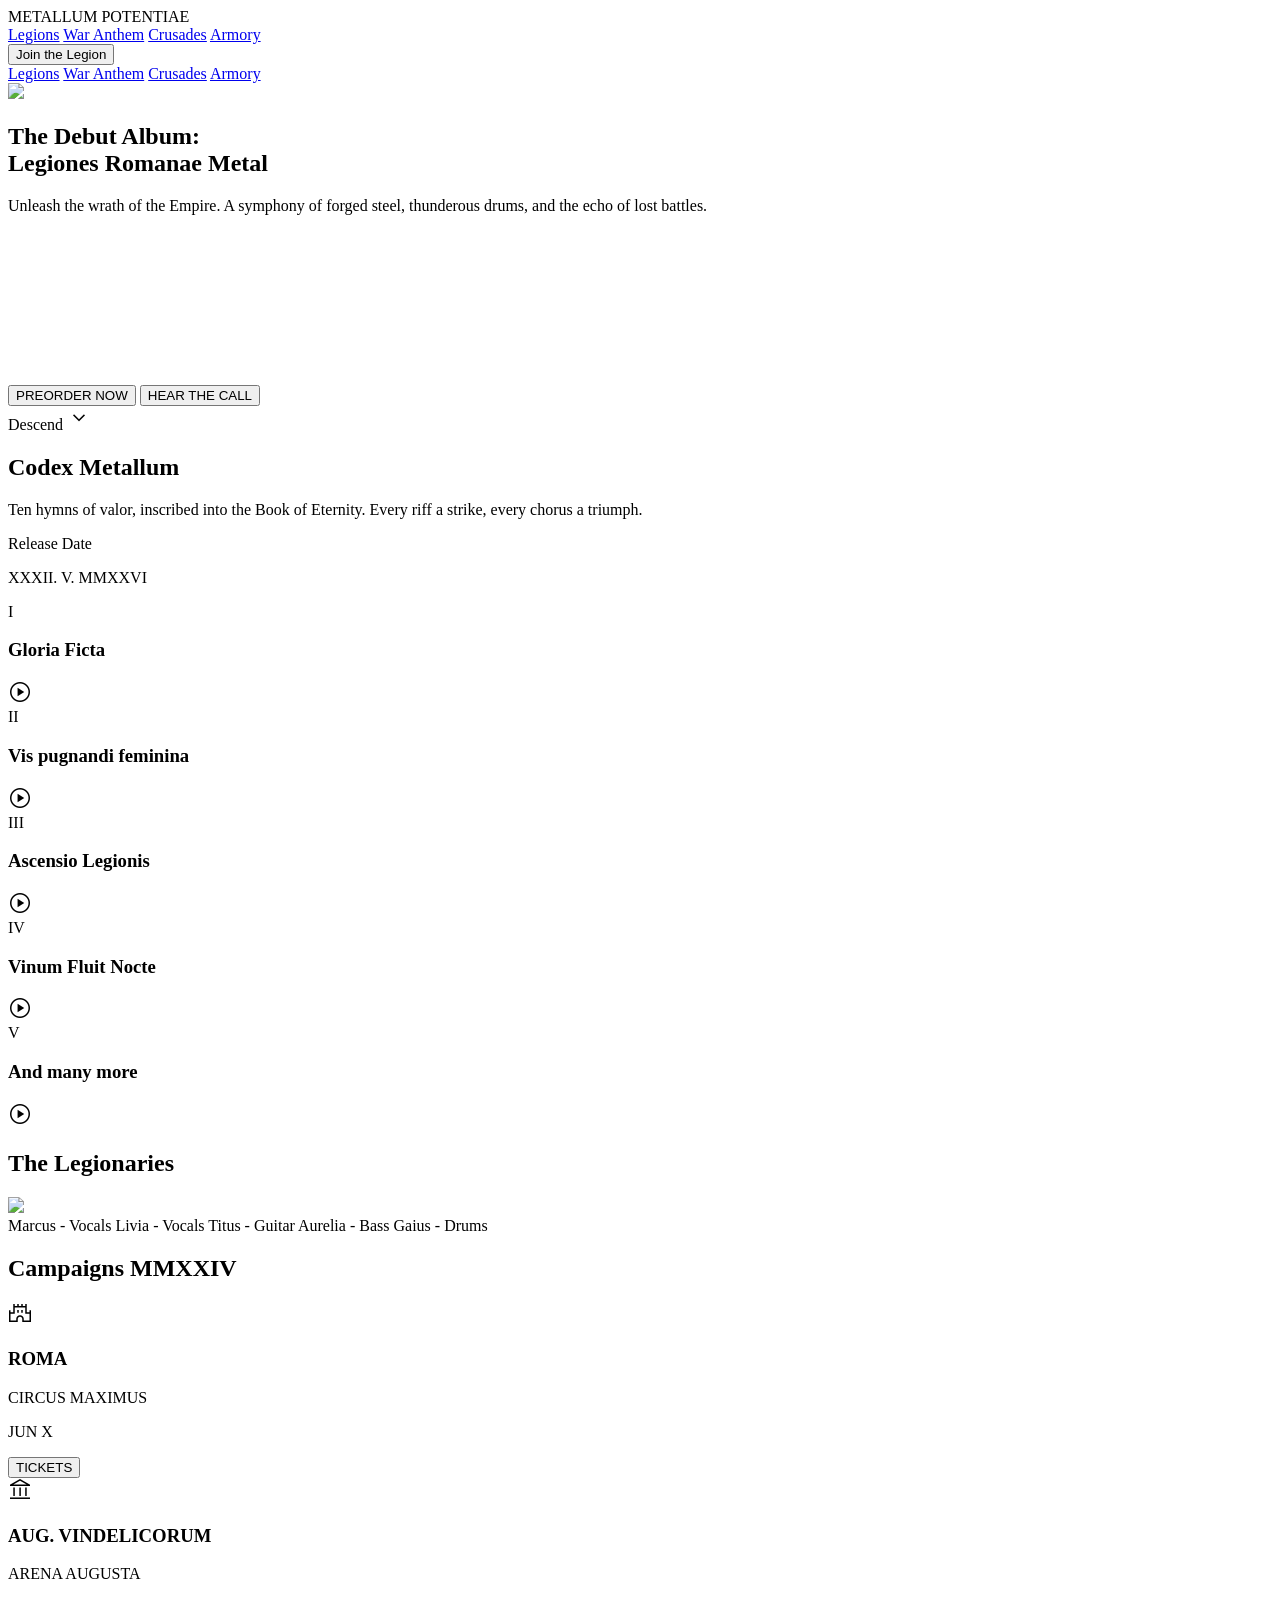
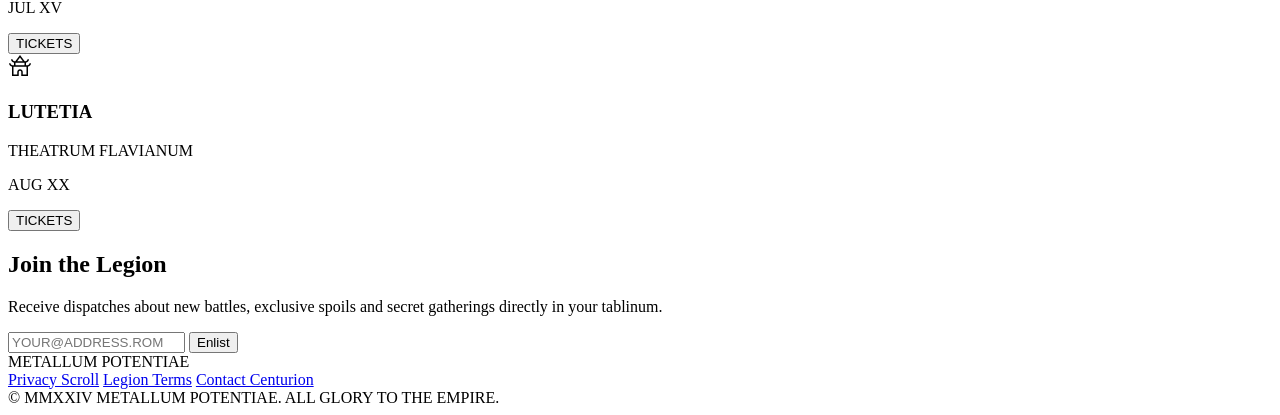
==== commit c2d80358: "fix: adjust layout and spacing for improved mobile responsiveness" ====
--- a/index.html
+++ b/index.html
@@ -4,6 +4,19 @@
 <head>
     <meta charset="utf-8">
     <meta content="width=device-width, initial-scale=1.0" name="viewport">
+    <meta name="description"
+        content="Epic one-page promo site for METALLUM POTENTIAE, a fictional Roman metal project.">
+    <meta property="og:type" content="website">
+    <meta property="og:title" content="METALLUM POTENTIAE - Roman Legions Metal">
+    <meta property="og:description"
+        content="Epic one-page promo site for METALLUM POTENTIAE, a fictional Roman metal project.">
+    <meta property="og:image" content="__docs/logo-wide-1.png">
+    <meta property="og:image:type" content="image/png">
+    <meta name="twitter:card" content="summary_large_image">
+    <meta name="twitter:title" content="METALLUM POTENTIAE - Roman Legions Metal">
+    <meta name="twitter:description"
+        content="Epic one-page promo site for METALLUM POTENTIAE, a fictional Roman metal project.">
+    <meta name="twitter:image" content="__docs/logo-wide-1.png">
     <link href="favicon.png" rel="icon" type="image/png">
     <link href="favicon.png" rel="shortcut icon" type="image/png">
     <title>METALLUM POTENTIAE - Roman Legions Metal</title>
@@ -140,9 +153,9 @@
     <!-- TopAppBar -->
     <header
         class="fixed top-0 z-50 w-full bg-surface-container dark:bg-surface-container-high shadow-heavy border-b-2 border-outline-variant">
-        <div class="flex justify-between items-center w-full px-margin-desktop py-4 max-w-full mx-auto">
+        <div class="flex justify-between items-center w-full px-margin-mobile md:px-margin-desktop py-3 md:py-4 max-w-full mx-auto gap-3">
             <div
-                class="font-headline-lg text-headline-lg font-bold text-secondary dark:text-secondary-fixed tracking-widest uppercase">
+                class="font-headline-lg text-headline-lg-mobile md:text-headline-lg font-bold text-secondary dark:text-secondary-fixed tracking-widest uppercase leading-tight">
                 METALLUM POTENTIAE
             </div>
             <nav class="hidden md:flex items-center gap-8">
@@ -156,15 +169,21 @@
                     href="#armory">Armory</a>
             </nav>
             <button
-                class="js-playlist-link bg-secondary text-on-secondary px-6 py-2 font-label-sm text-label-sm font-bold tracking-widest glint-effect transition-transform duration-200 hover:scale-105 active:scale-95"
+                class="js-playlist-link bg-secondary text-on-secondary px-4 md:px-6 py-2 font-label-sm text-label-sm font-bold tracking-widest glint-effect transition-transform duration-200 hover:scale-105 active:scale-95 whitespace-nowrap"
                 data-url="https://www.youtube.com/playlist?list=PLpRS4ME9G-4eF9d9hykSSunmGNyWBuPGr">
                 Join the Legion
             </button>
         </div>
+        <nav class="md:hidden flex items-center gap-4 overflow-x-auto px-margin-mobile py-3 border-t border-outline-variant bg-surface-container-low">
+            <a class="font-label-sm text-label-sm text-on-surface-variant whitespace-nowrap" href="#legions">Legions</a>
+            <a class="font-label-sm text-label-sm text-primary border-b-2 border-primary whitespace-nowrap" href="#anthem">War Anthem</a>
+            <a class="font-label-sm text-label-sm text-on-surface-variant whitespace-nowrap" href="#crusades">Crusades</a>
+            <a class="font-label-sm text-label-sm text-on-surface-variant whitespace-nowrap" href="#armory">Armory</a>
+        </nav>
     </header>
     <main>
         <!-- Hero Section -->
-        <section class="relative min-h-screen flex items-center justify-center overflow-hidden pt-16" id="anthem">
+        <section class="relative min-h-screen flex items-center justify-center overflow-hidden pt-32 md:pt-16" id="anthem">
             <div class="absolute inset-0 z-0">
                 <div class="absolute inset-0 bg-gradient-to-t from-background via-transparent to-background/80 z-10">
                 </div>
@@ -174,7 +193,7 @@
             </div>
             <div class="relative z-20 text-center px-margin-mobile md:px-margin-desktop max-w-5xl mx-auto">
                 <h1
-                    class="font-headline-xl text-headline-xl md:text-display-lg font-black text-on-surface mb-6 drop-shadow-lg uppercase tracking-tighter">
+                    class="font-headline-xl text-headline-lg-mobile sm:text-headline-xl md:text-display-lg font-black text-on-surface mb-6 drop-shadow-lg uppercase tracking-tighter">
                     The Debut Album:<br>
                     <span class="text-secondary">Legiones Romanae Metal</span>
                 </h1>
@@ -182,17 +201,22 @@
                     Unleash the wrath of the Empire. A symphony of forged steel, thunderous drums, and
                     the echo of lost battles.
                 </p>
-                                <div class="mb-8 flex justify-center">
-                    <iframe width="560" height="315" src="https://www.youtube.com/embed/pYyBf0M7d2g?si=Lrr8M0Xt2agB8MGd" title="YouTube video player" frameborder="0" allow="accelerometer; autoplay; clipboard-write; encrypted-media; gyroscope; picture-in-picture; web-share" referrerpolicy="strict-origin-when-cross-origin" allowfullscreen></iframe>
+                <div class="mb-8 flex justify-center px-1">
+                    <div class="w-full max-w-3xl aspect-video border-2 border-outline-variant shadow-heavy bg-surface-container-low">
+                        <iframe class="w-full h-full" src="https://www.youtube.com/embed/pYyBf0M7d2g?si=Lrr8M0Xt2agB8MGd"
+                            title="YouTube video player" frameborder="0"
+                            allow="accelerometer; autoplay; clipboard-write; encrypted-media; gyroscope; picture-in-picture; web-share"
+                            referrerpolicy="strict-origin-when-cross-origin" allowfullscreen></iframe>
+                    </div>
                 </div>
                 <div class="flex flex-col sm:flex-row gap-4 justify-center">
                     <button
-                        class="js-playlist-link bg-primary-container text-on-primary-container px-10 py-4 font-headline-lg text-headline-lg-mobile md:text-headline-lg glint-effect border-b-4 border-on-primary-fixed-variant hover:-translate-y-1 transition-all"
+                        class="js-playlist-link w-full sm:w-auto bg-primary-container text-on-primary-container px-6 md:px-10 py-4 font-headline-lg text-headline-lg-mobile md:text-headline-lg glint-effect border-b-4 border-on-primary-fixed-variant hover:-translate-y-1 transition-all"
                         data-url="https://www.youtube.com/playlist?list=PLpRS4ME9G-4eF9d9hykSSunmGNyWBuPGr">
                         PREORDER NOW
                     </button>
                     <button
-                        class="js-playlist-link bg-transparent border-2 border-secondary text-secondary px-10 py-4 font-headline-lg text-headline-lg-mobile md:text-headline-lg hover:bg-secondary/10 transition-all"
+                        class="js-playlist-link w-full sm:w-auto bg-transparent border-2 border-secondary text-secondary px-6 md:px-10 py-4 font-headline-lg text-headline-lg-mobile md:text-headline-lg hover:bg-secondary/10 transition-all"
                         data-url="https://www.youtube.com/playlist?list=PLpRS4ME9G-4eF9d9hykSSunmGNyWBuPGr">
                         HEAR THE CALL
                     </button>
@@ -205,12 +229,12 @@
             </div>
         </section>
         <!-- Tracklist Section -->
-        <section class="py-section-gap relative" id="armory">
+        <section class="py-16 md:py-section-gap relative" id="armory">
             <div class="absolute inset-0 stone-texture opacity-30 z-0"></div>
             <div class="container mx-auto px-margin-mobile md:px-margin-desktop relative z-10">
                 <div class="flex flex-col md:flex-row items-center gap-12">
                     <div class="w-full md:w-1/3">
-                        <div class="sticky top-32">
+                        <div class="md:sticky md:top-32">
                             <h2
                                 class="font-headline-xl text-headline-xl text-secondary mb-6 border-l-8 border-primary-container pl-6">
                                 Codex Metallum
@@ -230,70 +254,70 @@
                         <div class="grid gap-4">
                             <!-- Track Item -->
                             <div
-                                class="js-track-link group flex items-center justify-between p-6 bg-surface-container-low border-b-2 border-outline-variant hover:bg-primary-container transition-all cursor-pointer"
+                                class="js-track-link group flex items-center justify-between p-4 md:p-6 bg-surface-container-low border-b-2 border-outline-variant hover:bg-primary-container transition-all cursor-pointer"
                                 role="link" tabindex="0" aria-label="Open track I in a new tab"
                                 data-url="https://youtu.be/TeYqZliRmDw?si=2ASnMboq7I-SV296">
-                                <div class="flex items-center gap-6">
+                                <div class="flex items-center gap-4 md:gap-6 min-w-0">
                                     <span
                                         class="font-headline-lg text-headline-lg text-outline-variant group-hover:text-primary">I</span>
                                     <h3
-                                        class="font-headline-lg text-headline-lg text-on-surface group-hover:text-white">
+                                        class="font-headline-lg text-headline-lg-mobile md:text-headline-lg text-on-surface group-hover:text-white leading-tight">
                                          Gloria Ficta</h3>
                                 </div>
                                 <span class="material-symbols-outlined text-secondary group-hover:text-white"
                                     data-weight="fill">play_circle</span>
                             </div>
                             <div
-                                class="js-track-link group flex items-center justify-between p-6 bg-surface-container-low border-b-2 border-outline-variant hover:bg-primary-container transition-all cursor-pointer"
+                                class="js-track-link group flex items-center justify-between p-4 md:p-6 bg-surface-container-low border-b-2 border-outline-variant hover:bg-primary-container transition-all cursor-pointer"
                                 role="link" tabindex="0" aria-label="Open track II in a new tab"
                                 data-url="https://youtu.be/pYyBf0M7d2g?si=ctyZrDbtTpqDPVyx">
-                                <div class="flex items-center gap-6">
+                                <div class="flex items-center gap-4 md:gap-6 min-w-0">
                                     <span
                                         class="font-headline-lg text-headline-lg text-outline-variant group-hover:text-primary">II</span>
                                     <h3
-                                        class="font-headline-lg text-headline-lg text-on-surface group-hover:text-white">
+                                        class="font-headline-lg text-headline-lg-mobile md:text-headline-lg text-on-surface group-hover:text-white leading-tight">
                                         Vis pugnandi feminina</h3>
                                 </div>
                                 <span class="material-symbols-outlined text-secondary group-hover:text-white"
                                     data-weight="fill">play_circle</span>
                             </div>
                             <div
-                                class="js-track-link group flex items-center justify-between p-6 bg-surface-container-low border-b-2 border-outline-variant hover:bg-primary-container transition-all cursor-pointer"
+                                class="js-track-link group flex items-center justify-between p-4 md:p-6 bg-surface-container-low border-b-2 border-outline-variant hover:bg-primary-container transition-all cursor-pointer"
                                 role="link" tabindex="0" aria-label="Open track III in a new tab"
                                 data-url="https://youtu.be/Lg1Gntm_ySo?si=ILsM24JI_9O6zx0e">
-                                <div class="flex items-center gap-6">
+                                <div class="flex items-center gap-4 md:gap-6 min-w-0">
                                     <span
                                         class="font-headline-lg text-headline-lg text-outline-variant group-hover:text-primary">III</span>
                                     <h3
-                                        class="font-headline-lg text-headline-lg text-on-surface group-hover:text-white">
+                                        class="font-headline-lg text-headline-lg-mobile md:text-headline-lg text-on-surface group-hover:text-white leading-tight">
                                         Ascensio Legionis</h3>
                                 </div>
                                 <span class="material-symbols-outlined text-secondary group-hover:text-white"
                                     data-weight="fill">play_circle</span>
                             </div>
                             <div
-                                class="js-track-link group flex items-center justify-between p-6 bg-surface-container-low border-b-2 border-outline-variant hover:bg-primary-container transition-all cursor-pointer"
+                                class="js-track-link group flex items-center justify-between p-4 md:p-6 bg-surface-container-low border-b-2 border-outline-variant hover:bg-primary-container transition-all cursor-pointer"
                                 role="link" tabindex="0" aria-label="Open track IV in a new tab"
                                 data-url="https://youtu.be/0mqf-4Alkqw?si=s8fPm9Bym0lOi4rQ">
-                                <div class="flex items-center gap-6">
+                                <div class="flex items-center gap-4 md:gap-6 min-w-0">
                                     <span
                                         class="font-headline-lg text-headline-lg text-outline-variant group-hover:text-primary">IV</span>
                                     <h3
-                                        class="font-headline-lg text-headline-lg text-on-surface group-hover:text-white">
+                                        class="font-headline-lg text-headline-lg-mobile md:text-headline-lg text-on-surface group-hover:text-white leading-tight">
                                         Vinum Fluit Nocte</h3>
                                 </div>
                                 <span class="material-symbols-outlined text-secondary group-hover:text-white"
                                     data-weight="fill">play_circle</span>
                             </div>
                             <div
-                                class="js-track-link group flex items-center justify-between p-6 bg-surface-container-low border-b-2 border-outline-variant hover:bg-primary-container transition-all cursor-pointer"
+                                class="js-track-link group flex items-center justify-between p-4 md:p-6 bg-surface-container-low border-b-2 border-outline-variant hover:bg-primary-container transition-all cursor-pointer"
                                 role="link" tabindex="0" aria-label="Open track V in a new tab"
                                 data-url="https://youtube.com/playlist?list=PLpRS4ME9G-4eF9d9hykSSunmGNyWBuPGr&si=ZcDy5Hkm-91XZi_K">
-                                <div class="flex items-center gap-6">
+                                <div class="flex items-center gap-4 md:gap-6 min-w-0">
                                     <span
                                         class="font-headline-lg text-headline-lg text-outline-variant group-hover:text-primary">V</span>
                                     <h3
-                                        class="font-headline-lg text-headline-lg text-on-surface group-hover:text-white">
+                                        class="font-headline-lg text-headline-lg-mobile md:text-headline-lg text-on-surface group-hover:text-white leading-tight">
                                        And many more</h3>
                                 </div>
                                 <span class="material-symbols-outlined text-secondary group-hover:text-white"
@@ -305,17 +329,17 @@
             </div>
         </section>
         <!-- Band Section -->
-        <section class="py-section-gap bg-surface-container-lowest" id="legions">
+        <section class="py-16 md:py-section-gap bg-surface-container-lowest" id="legions">
             <div class="container mx-auto px-margin-mobile md:px-margin-desktop">
-                <div class="text-center mb-16">
-                    <h2 class="font-headline-xl text-headline-xl text-on-surface mb-4">The Legionaries</h2>
+                <div class="text-center mb-10 md:mb-16">
+                    <h2 class="font-headline-xl text-headline-lg-mobile md:text-headline-xl text-on-surface mb-4">The Legionaries</h2>
                     <div class="w-24 h-1 bg-primary mx-auto mb-8"></div>
                 </div>
                 <div class="relative group overflow-hidden border-4 border-outline-variant shadow-heavy rounded-none">
                     <img class="w-full aspect-video object-cover hover:scale-110 transition-transform duration-700"
                         data-alt="Full band portrait of Metallum Potentiae in high-detail battle armor. Each member holds a different instrument forged from ancient weaponry—drums made of war shields, guitars shaped like scimitars. The backdrop is a burning Roman outpost under a stormy, crimson sky. High-contrast theatrical lighting."
                         src="https://lh3.googleusercontent.com/aida-public/[base64]">
-                    <div class="absolute bottom-0 inset-x-0 p-8 bg-gradient-to-t from-background to-transparent">
+                    <div class="absolute bottom-0 inset-x-0 p-4 md:p-8 bg-gradient-to-t from-background to-transparent">
                         <div class="flex flex-wrap gap-4 justify-center">
                             <span
                                 class="bg-surface-container px-6 py-2 border border-secondary text-secondary font-headline-lg text-headline-lg-mobile">Marcus
@@ -338,17 +362,17 @@
             </div>
         </section>
         <!-- Tour Section -->
-        <section class="py-section-gap relative overflow-hidden" id="crusades">
+        <section class="py-16 md:py-section-gap relative overflow-hidden" id="crusades">
             <div class="absolute inset-0 bg-primary-container/10 z-0 pointer-events-none"></div>
             <div class="container mx-auto px-margin-mobile md:px-margin-desktop relative z-10">
                 <h2
-                    class="font-headline-xl text-headline-xl text-on-surface text-center mb-16 uppercase tracking-widest">
+                    class="font-headline-xl text-headline-lg-mobile md:text-headline-xl text-on-surface text-center mb-10 md:mb-16 uppercase tracking-widest">
                     Campaigns MMXXIV
                 </h2>
                 <div class="grid grid-cols-1 md:grid-cols-3 gap-8">
                     <!-- City Card -->
                     <div
-                        class="group bg-surface-container-high p-10 text-center border-t-4 border-secondary hover:border-primary transition-all hover:-translate-y-2 shadow-heavy">
+                        class="group bg-surface-container-high p-6 md:p-10 text-center border-t-4 border-secondary hover:border-primary transition-all hover:-translate-y-2 shadow-heavy">
                         <span class="material-symbols-outlined text-primary text-5xl mb-4">castle</span>
                         <h3 class="font-headline-lg text-headline-lg text-on-surface mb-2">ROMA</h3>
                         <p class="font-label-sm text-label-sm text-on-surface-variant mb-6">CIRCUS MAXIMUS</p>
@@ -357,7 +381,7 @@
                             class="mt-8 w-full py-3 bg-secondary text-on-secondary font-bold hover:bg-primary transition-colors">TICKETS</button>
                     </div>
                     <div
-                        class="group bg-surface-container-high p-10 text-center border-t-4 border-secondary hover:border-primary transition-all hover:-translate-y-2 shadow-heavy">
+                        class="group bg-surface-container-high p-6 md:p-10 text-center border-t-4 border-secondary hover:border-primary transition-all hover:-translate-y-2 shadow-heavy">
                         <span class="material-symbols-outlined text-primary text-5xl mb-4">account_balance</span>
                         <h3 class="font-headline-lg text-headline-lg text-on-surface mb-2">AUG. VINDELICORUM</h3>
                         <p class="font-label-sm text-label-sm text-on-surface-variant mb-6">ARENA AUGUSTA</p>
@@ -366,7 +390,7 @@
                             class="mt-8 w-full py-3 bg-secondary text-on-secondary font-bold hover:bg-primary transition-colors">TICKETS</button>
                     </div>
                     <div
-                        class="group bg-surface-container-high p-10 text-center border-t-4 border-secondary hover:border-primary transition-all hover:-translate-y-2 shadow-heavy">
+                        class="group bg-surface-container-high p-6 md:p-10 text-center border-t-4 border-secondary hover:border-primary transition-all hover:-translate-y-2 shadow-heavy">
                         <span class="material-symbols-outlined text-primary text-5xl mb-4">temple_buddhist</span>
                         <h3 class="font-headline-lg text-headline-lg text-on-surface mb-2">LUTETIA</h3>
                         <p class="font-label-sm text-label-sm text-on-surface-variant mb-6">THEATRUM FLAVIANUM</p>
@@ -378,15 +402,15 @@
             </div>
         </section>
         <!-- Newsletter Section (Custom Add for Depth) -->
-        <section class="py-section-gap bg-surface-container-high border-y-2 border-outline-variant">
+        <section class="py-16 md:py-section-gap bg-surface-container-high border-y-2 border-outline-variant">
             <div class="max-w-4xl mx-auto px-margin-mobile text-center">
-                <h2 class="font-headline-lg text-headline-lg text-primary mb-4 uppercase">Join the Legion
+                <h2 class="font-headline-lg text-headline-lg-mobile md:text-headline-lg text-primary mb-4 uppercase">Join the Legion
                 </h2>
                 <p class="font-body-md text-body-md text-on-surface mb-8">Receive dispatches about new battles,
                     exclusive spoils and secret gatherings directly in your tablinum.</p>
                 <form class="flex flex-col sm:flex-row gap-0 border-2 border-secondary overflow-hidden shadow-heavy">
                     <input
-                        class="flex-grow bg-surface border-none px-6 py-4 font-label-sm text-label-sm text-on-surface focus:ring-0"
+                        class="flex-grow bg-surface border-none px-6 py-4 font-label-sm text-label-sm text-on-surface focus:ring-0 min-w-0"
                         placeholder="YOUR@ADDRESS.ROM" type="email">
                     <button
                         class="bg-secondary text-on-secondary px-8 py-4 font-bold tracking-widest glint-effect hover:bg-primary hover:text-white transition-all uppercase">Enlist</button>
@@ -397,7 +421,7 @@
     <!-- Footer -->
     <footer class="bg-surface-container-lowest dark:bg-surface-container-lowest border-t border-outline-variant">
         <div
-            class="flex flex-col md:flex-row justify-between items-center w-full px-margin-desktop py-section-gap max-w-full mx-auto gap-8">
+            class="flex flex-col md:flex-row justify-between items-center w-full px-margin-mobile md:px-margin-desktop py-16 md:py-section-gap max-w-full mx-auto gap-8">
             <div class="font-headline-lg text-headline-lg text-secondary uppercase font-bold tracking-widest">
                 METALLUM POTENTIAE
             </div>
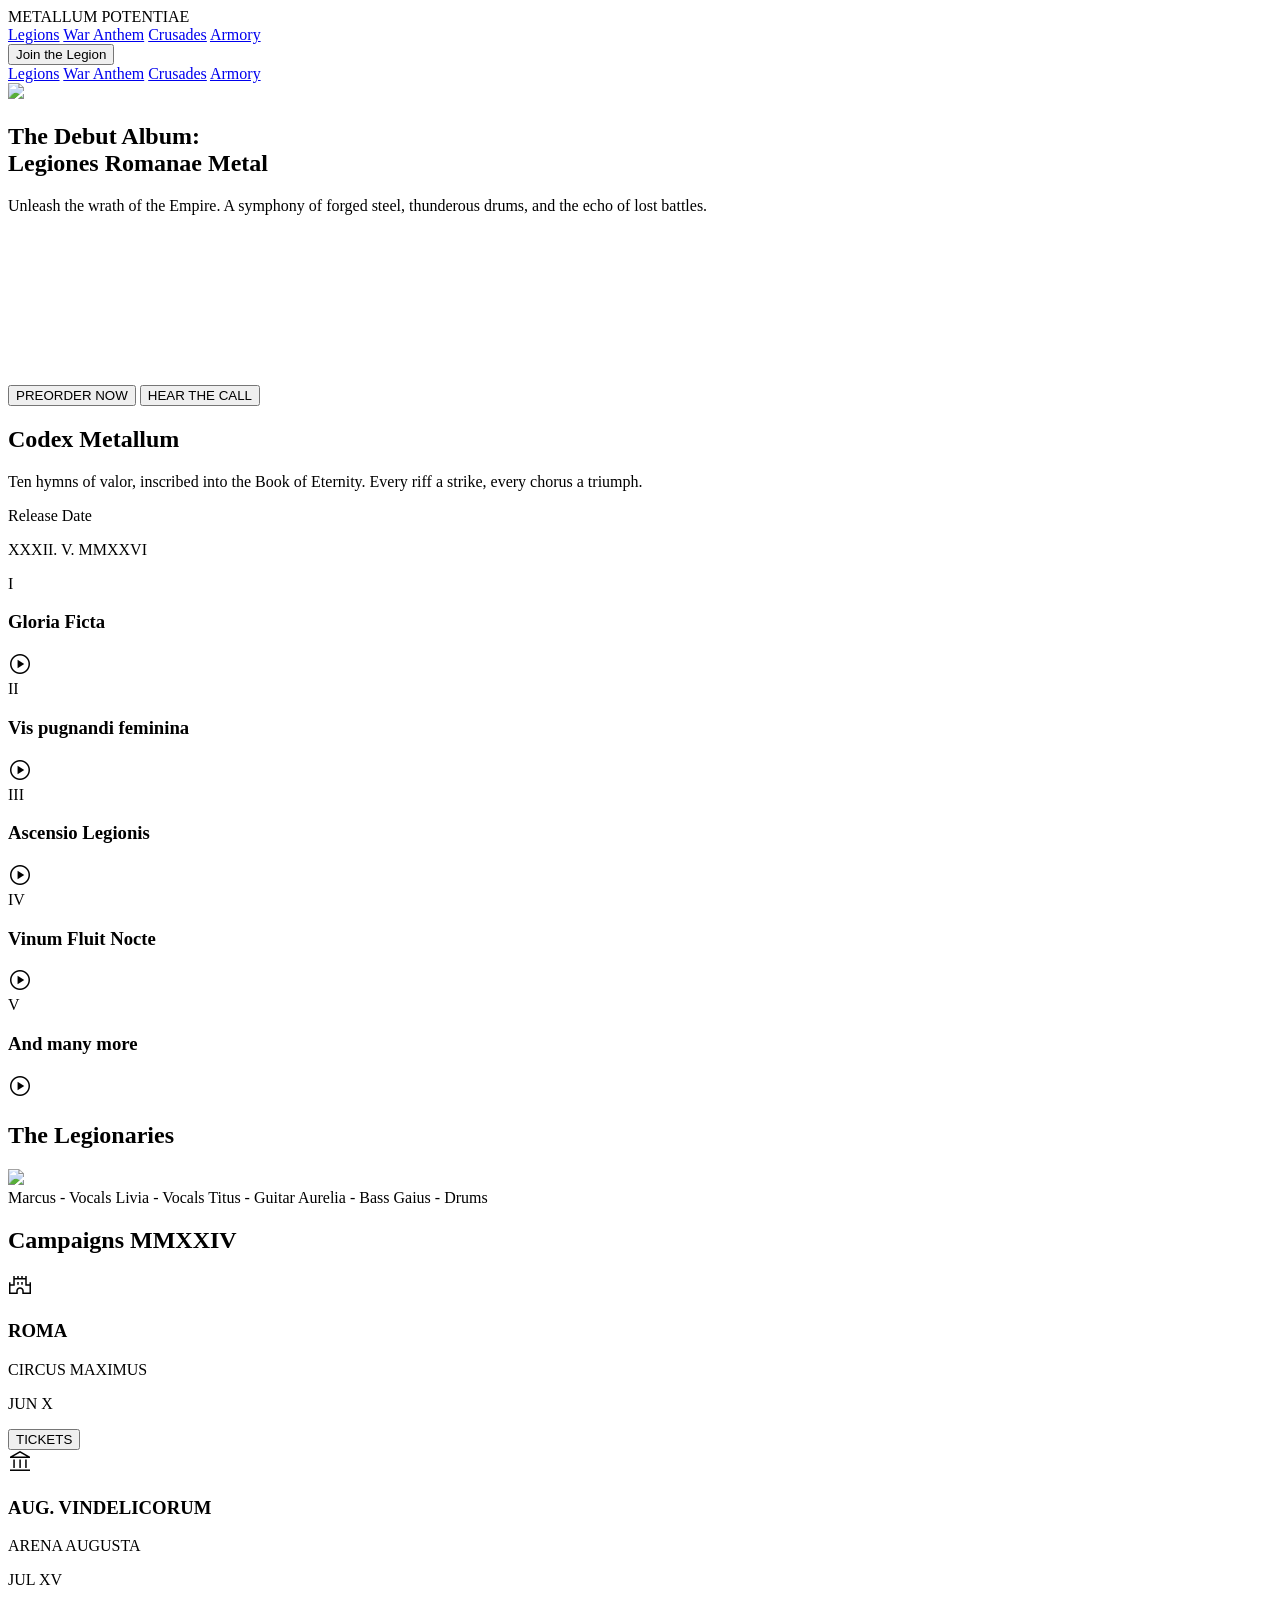
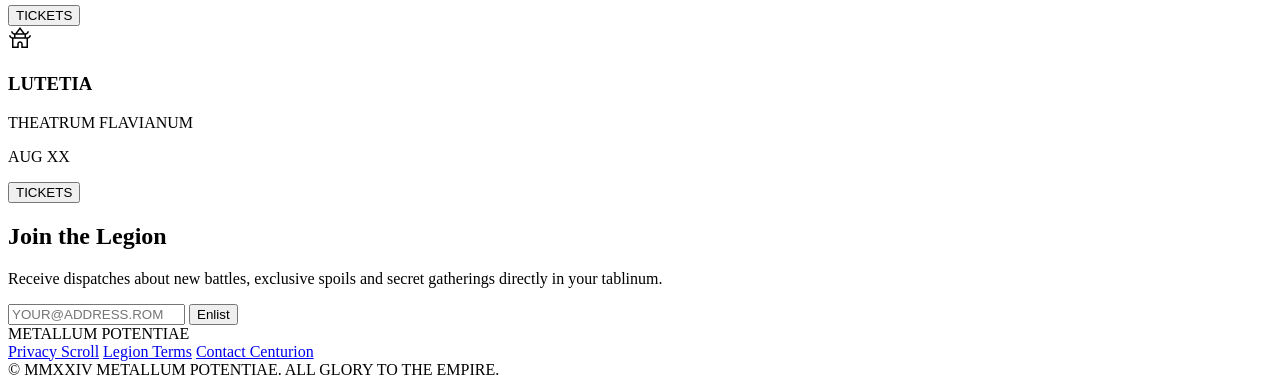
==== commit daf853c4: "refactor: remove scroll indicator from the main and German index pages" ====
--- a/index.html
+++ b/index.html
@@ -222,11 +222,6 @@
                     </button>
                 </div>
             </div>
-            <!-- Scroll Indicator -->
-            <div class="absolute bottom-10 left-1/2 -translate-x-1/2 animate-bounce flex flex-col items-center gap-2">
-                <span class="font-label-sm text-label-sm text-secondary uppercase tracking-widest">Descend</span>
-                <span class="material-symbols-outlined text-secondary">expand_more</span>
-            </div>
         </section>
         <!-- Tracklist Section -->
         <section class="py-16 md:py-section-gap relative" id="armory">
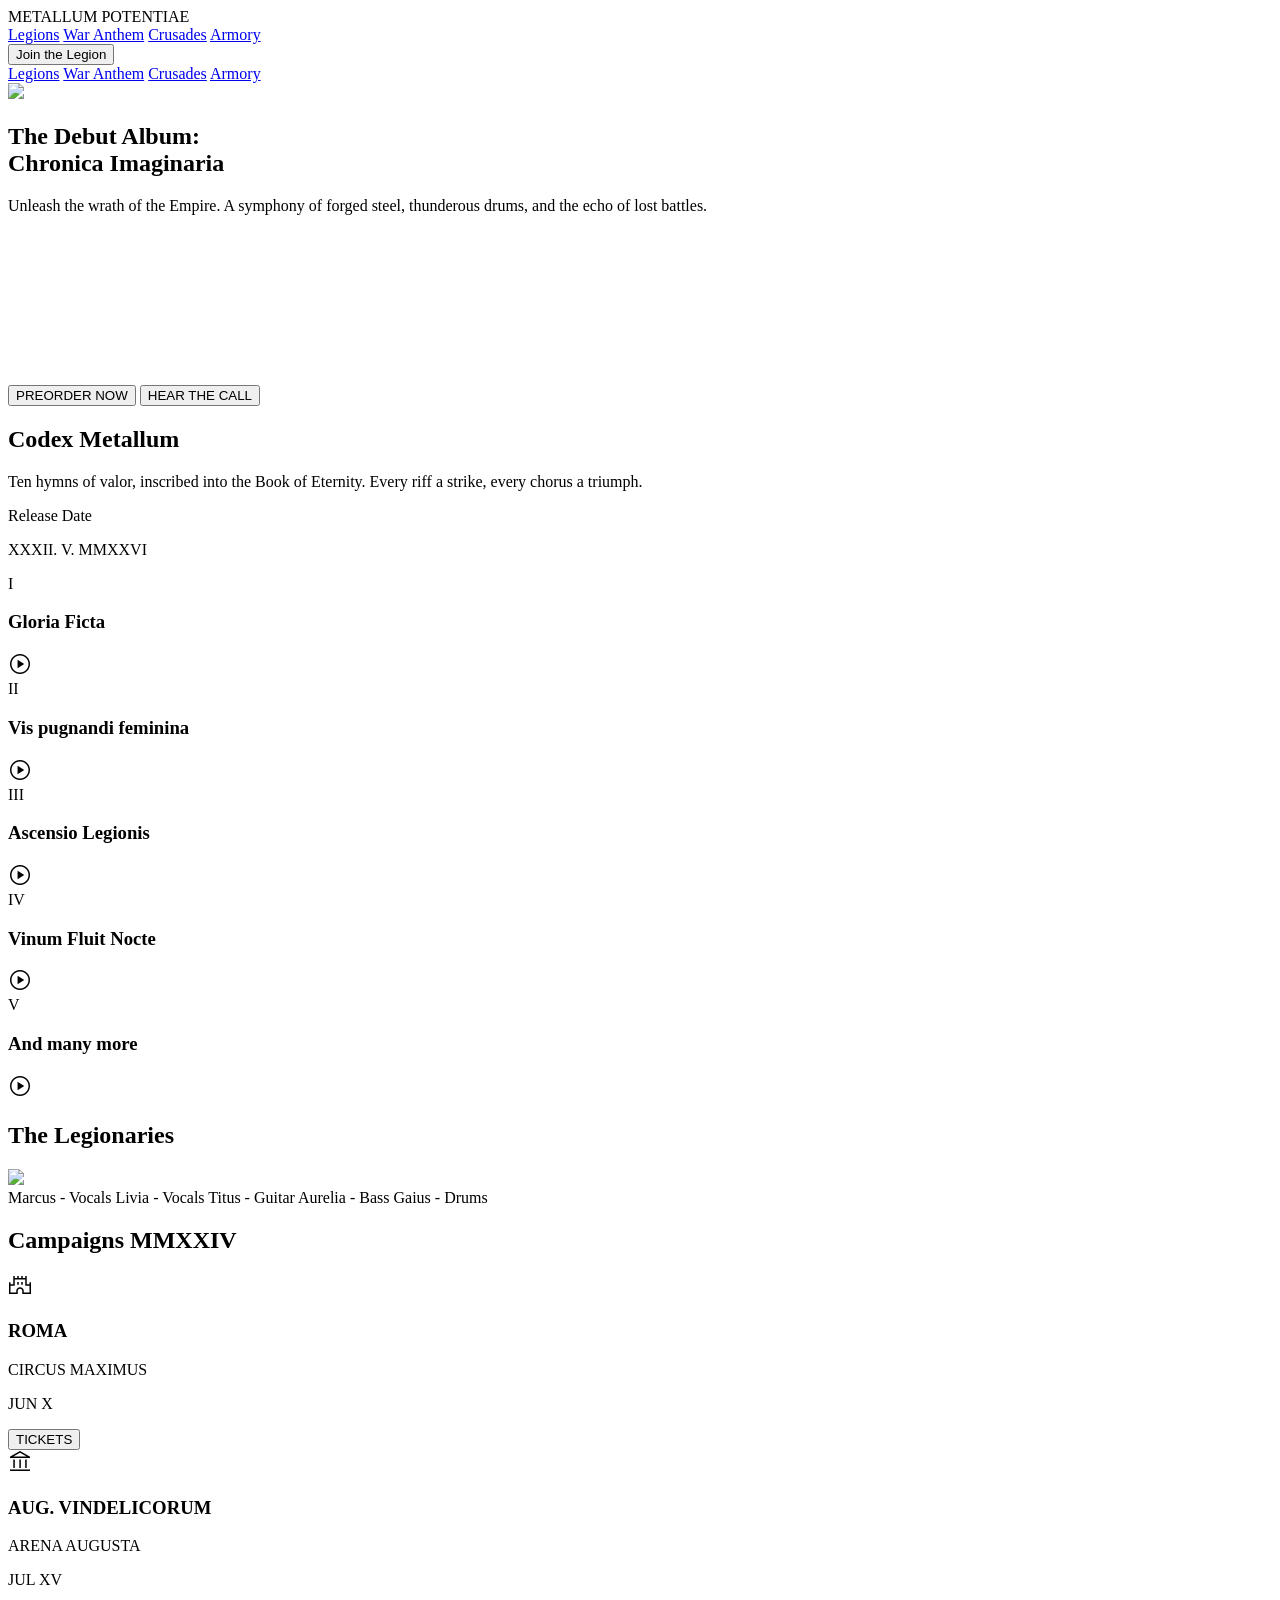
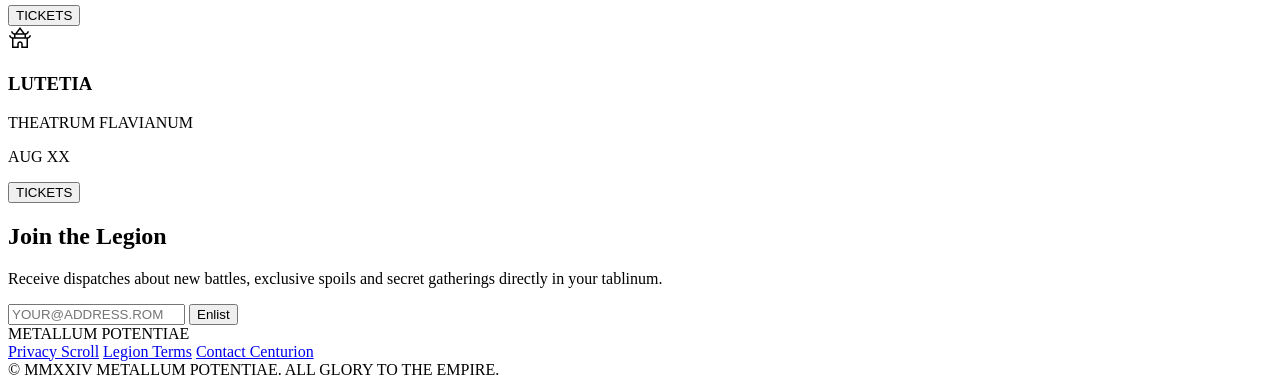
==== commit 1fdb5a98: "feat: update album title to "Chronica Imaginaria" in English and German pages" ====
--- a/index.html
+++ b/index.html
@@ -195,7 +195,7 @@
                 <h1
                     class="font-headline-xl text-headline-lg-mobile sm:text-headline-xl md:text-display-lg font-black text-on-surface mb-6 drop-shadow-lg uppercase tracking-tighter">
                     The Debut Album:<br>
-                    <span class="text-secondary">Legiones Romanae Metal</span>
+                    <span class="text-secondary">Chronica Imaginaria</span>
                 </h1>
                 <p class="font-body-md text-body-md text-on-surface-variant max-w-2xl mx-auto mb-10 text-balance">
                     Unleash the wrath of the Empire. A symphony of forged steel, thunderous drums, and
